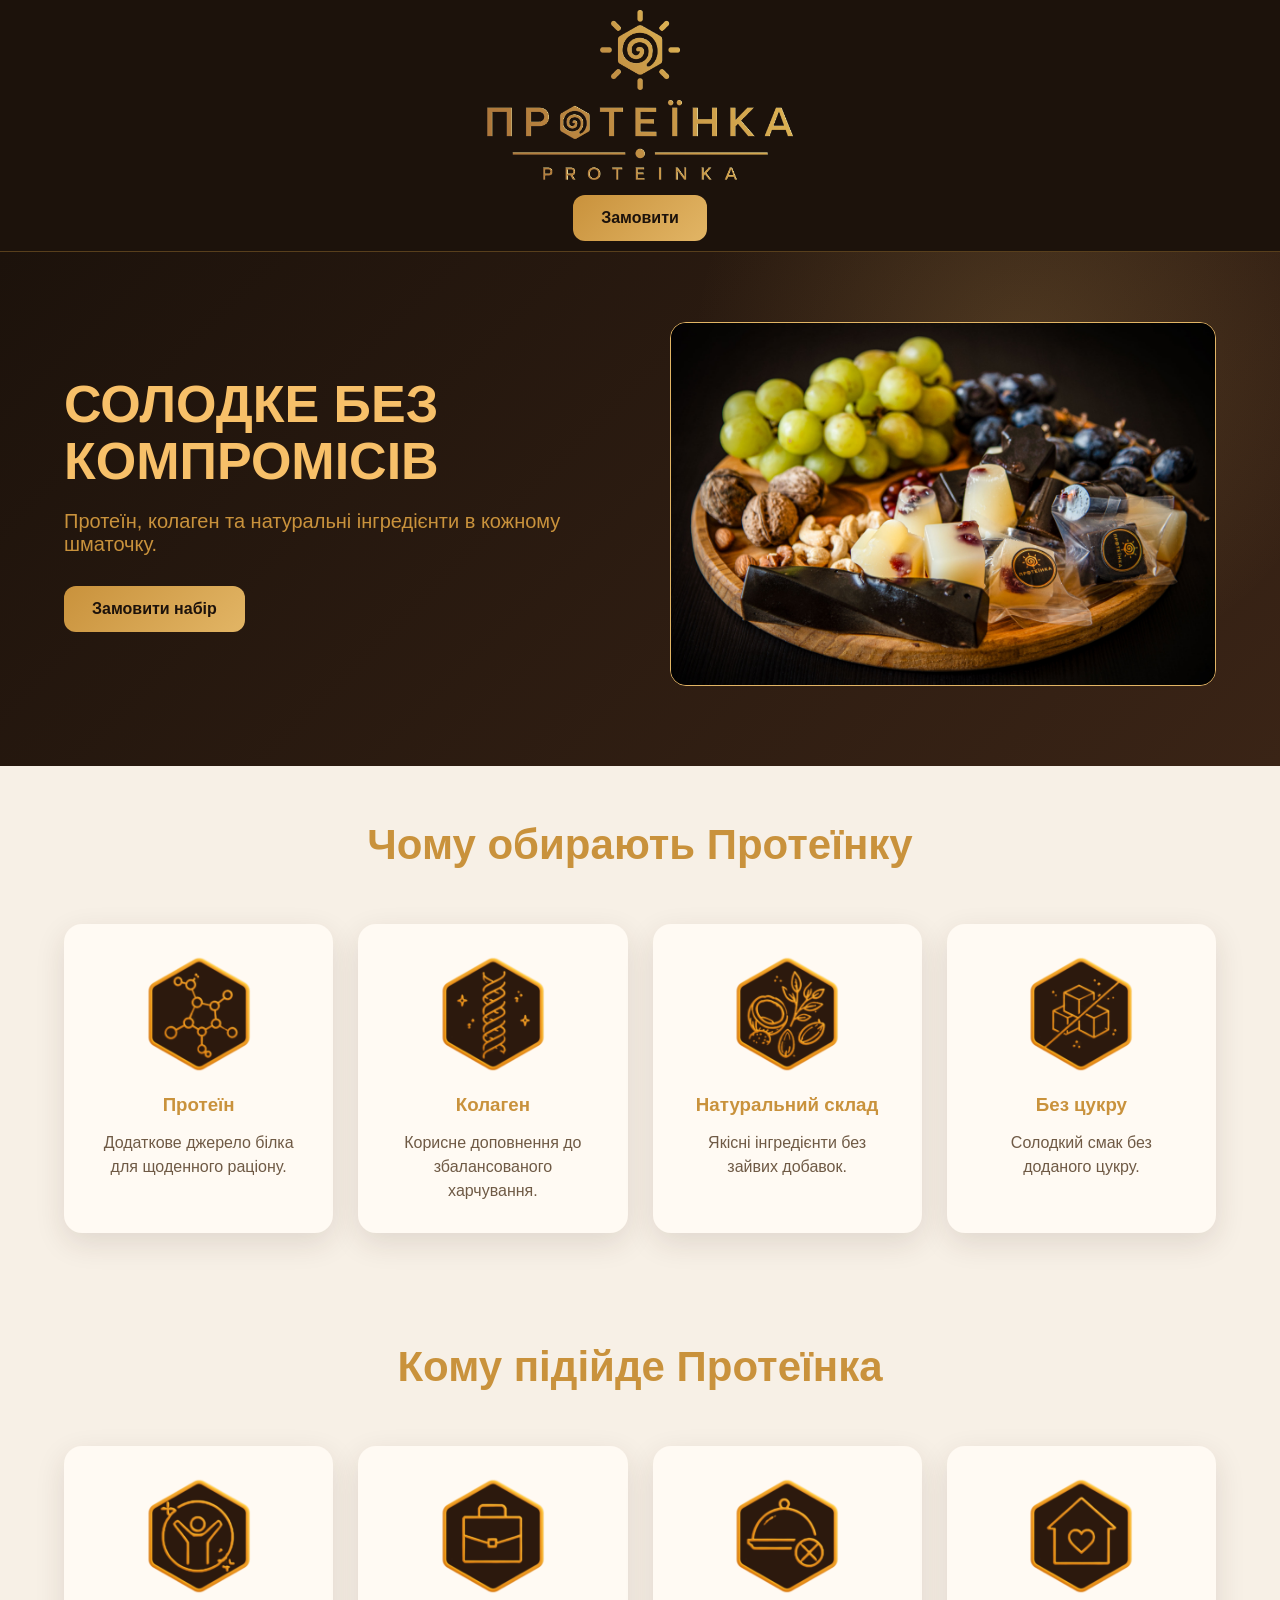
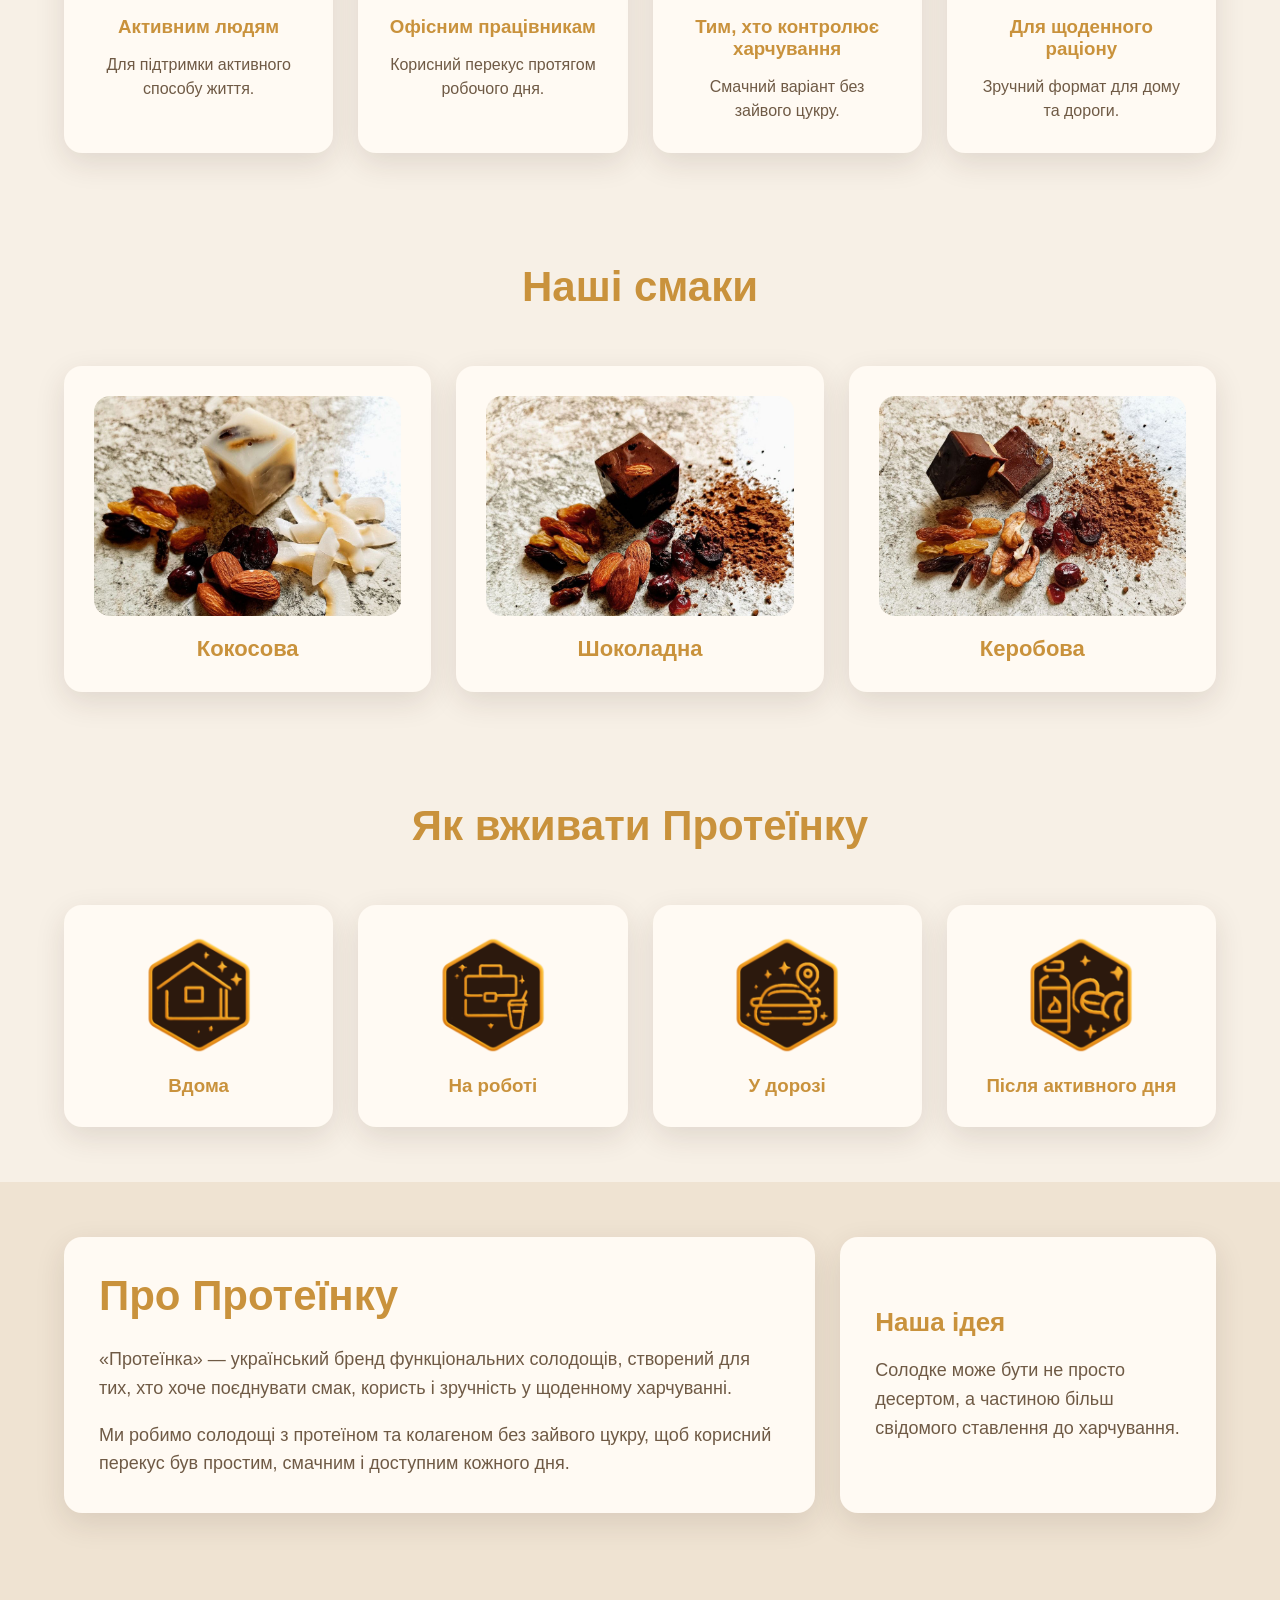
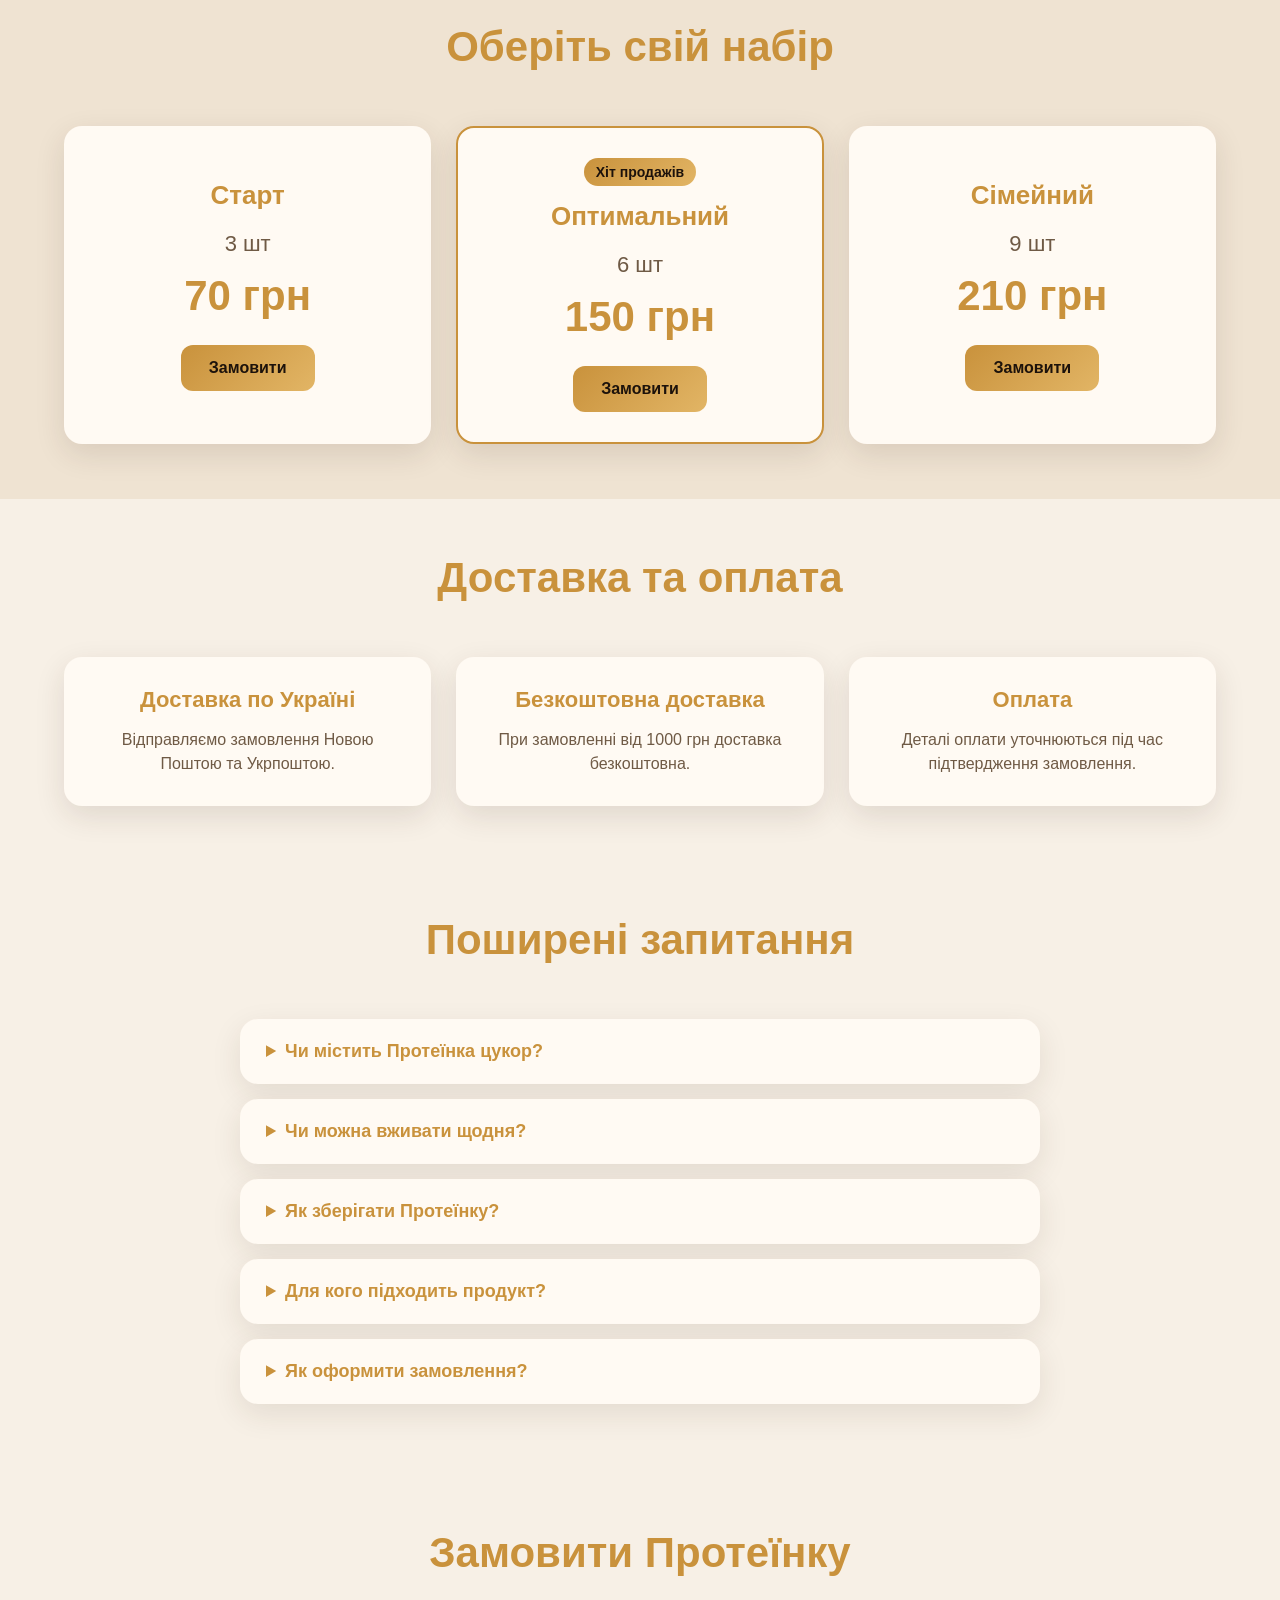
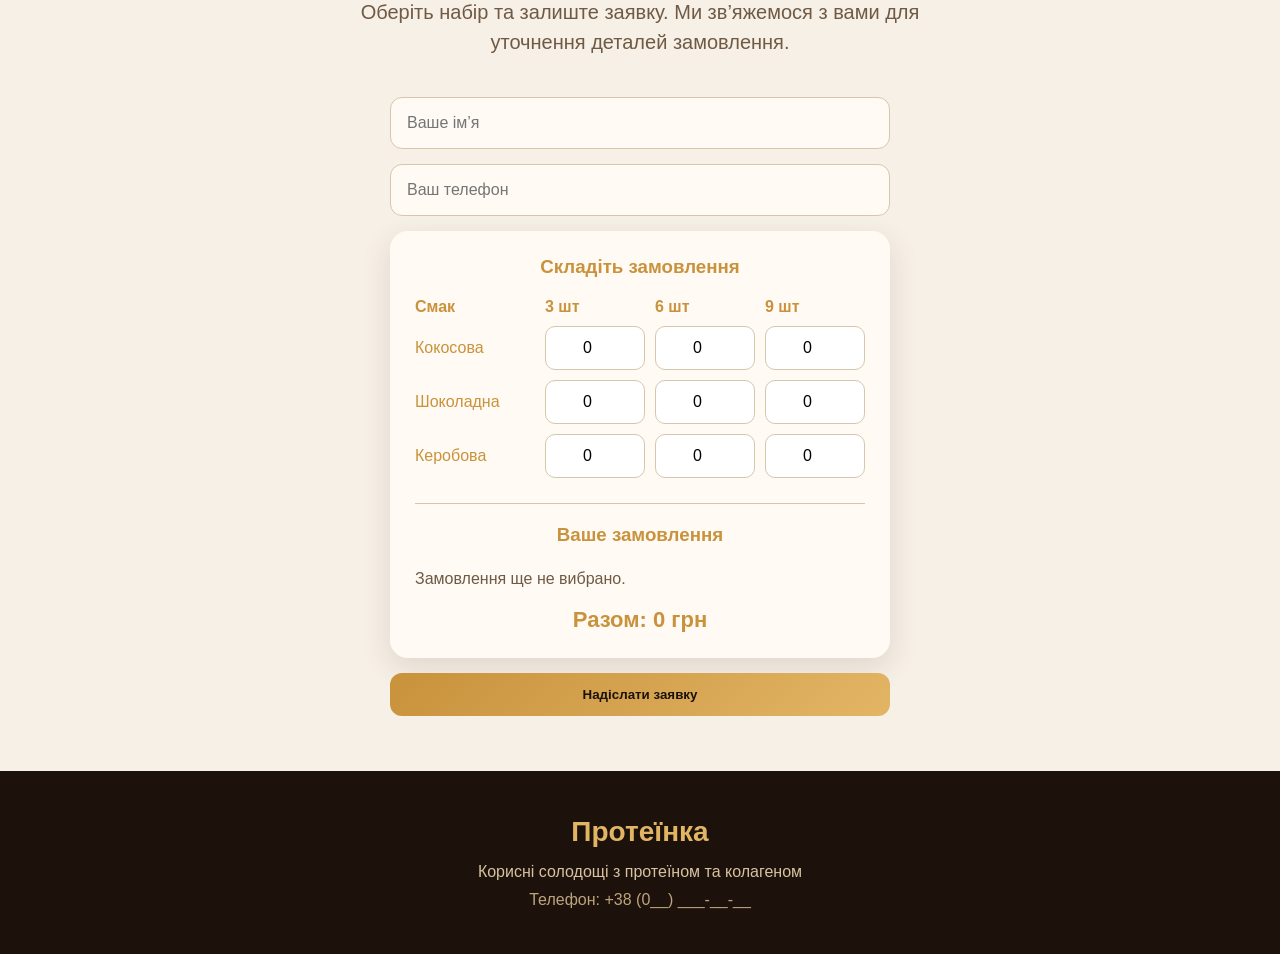
==== index.html @ 48357044 "Update" ====
<!DOCTYPE html>
<html lang="uk">
<head>
    <meta charset="UTF-8">
    <meta name="viewport" content="width=device-width, initial-scale=1.0">
    <title>Протеїнка</title>
    <link rel="stylesheet" href="css/style.css">
</head>
<body>

<header class="header">
    <div class="container header-inner">
        <a href="#" class="logo">
            <div class="logo-wrap">
                <img src="images/logo_sun.svg" class="logo-sun" alt="">
                <img src="images/logo_text.svg" class="logo-text" alt="Протеїнка">
            </div>
        </a>

        <a href="#order" class="btn">
            Замовити
        </a>
    </div>
</header>

<main>

<section class="hero">
    <div class="container hero-content">

        <div class="hero-text">
            <h1>СОЛОДКЕ БЕЗ КОМПРОМІСІВ</h1>

            <p>
                Протеїн, колаген та натуральні інгредієнти в кожному шматочку.
            </p>

            <a href="#order" class="btn hero-btn">
                Замовити набір
            </a>
        </div>

        <div class="hero-image">
            <div class="image-box image-box-main">
                <img src="images/product-main.jpg" alt="Набір Протеїнка">
                <span>Фото набору</span>
            </div>
        </div>

    </div>
</section>

<section class="benefits">
    <div class="container">

        <h2>Чому обирають Протеїнку</h2>

        <div class="benefits-grid">

            <div class="benefit-card">
                <img src=images/ico/protein.png>
                <h3>Протеїн</h3>
                <p>Додаткове джерело білка для щоденного раціону.</p>
            </div>

            <div class="benefit-card">
                <img src=images/ico/kolagen.png>
                <h3>Колаген</h3>
                <p>Корисне доповнення до збалансованого харчування.</p>
            </div>

            <div class="benefit-card">
                <img src=images/ico/nature.png>
                <h3>Натуральний склад</h3>
                <p>Якісні інгредієнти без зайвих добавок.</p>
            </div>

            <div class="benefit-card">
                <img src=images/ico/nosugar.png>
                <h3>Без цукру</h3>
                <p>Солодкий смак без доданого цукру.</p>
            </div>

        </div>

    </div>
</section>

<section class="audience">
    <div class="container">

        <h2>Кому підійде Протеїнка</h2>

        <div class="audience-grid">

            <div class="audience-card">
                <img src=images/ico/people.png>
                <h3>Активним людям</h3>
                <p>Для підтримки активного способу життя.</p>
            </div>

            <div class="audience-card">
                <img src=images/ico/ofice.png>
                <h3>Офісним працівникам</h3>
                <p>Корисний перекус протягом робочого дня.</p>
            </div>

            <div class="audience-card">
                <img src=images/ico/diet.png>
                <h3>Тим, хто контролює харчування</h3>
                <p>Смачний варіант без зайвого цукру.</p>
            </div>

            <div class="audience-card">
                <img src=images/ico/every_day.png>
                <h3>Для щоденного раціону</h3>
                <p>Зручний формат для дому та дороги.</p>
            </div>

        </div>

    </div>
</section>

<section class="flavors">
    <div class="container">

        <h2>Наші смаки</h2>

        <div class="flavors-grid">

            <div class="flavor-card">
                <div class="image-box flavor-image">
                    <img src="images/flavor-1.jpg" alt="Смак №1">
                    <span>Фото смаку</span>
                </div>
                <h3>Кокосова</h3>
            </div>

            <div class="flavor-card">
                <div class="image-box flavor-image">
                    <img src="images/flavor-2.jpg" alt="Смак №2">
                    <span>Фото смаку</span>
                </div>
                <h3>Шоколадна</h3>
            </div>

            <div class="flavor-card">
                <div class="image-box flavor-image">
                    <img src="images/flavor-3.jpg" alt="Смак №3">
                    <span>Фото смаку</span>
                </div>
                <h3>Керобова</h3>
            </div>

        </div>

    </div>
</section>

<section class="usage">
    <div class="container">

        <h2>Як вживати Протеїнку</h2>

        <div class="usage-grid">

            <div class="usage-card">
                <img src=images/ico/house.png>
                
                <h3>Вдома</h3>
            </div>

            <div class="usage-card">
                <img src=images/ico/work.png>
                
                <h3>На роботі</h3>
            </div>

            <div class="usage-card">
                <img src=images/ico/road.png>
                
                <h3>У дорозі</h3>
            </div>

            <div class="usage-card">
                <img src=images/ico/activ.png>
                
                <h3>Після активного дня</h3>
            </div>

        </div>

    </div>
</section>

<section class="about">
    <div class="container about-content">

        <div class="about-text">
            <h2>Про Протеїнку</h2>

            <p>
                «Протеїнка» — український бренд функціональних солодощів, створений для тих,
                хто хоче поєднувати смак, користь і зручність у щоденному харчуванні.
            </p>

            <p>
                Ми робимо солодощі з протеїном та колагеном без зайвого цукру, щоб корисний
                перекус був простим, смачним і доступним кожного дня.
            </p>
        </div>

        <div class="about-card">
            <h3>Наша ідея</h3>

            <p>
                Солодке може бути не просто десертом, а частиною більш свідомого ставлення
                до харчування.
            </p>
        </div>

    </div>
</section>

<section class="packs">
    <div class="container">

        <h2>Оберіть свій набір</h2>

        <div class="packs-grid">

            <div class="pack-card">
                <h3>Старт</h3>
                <div class="count">3 шт</div>
                <div class="price">70 грн</div>
                <a href="#order" class="btn">Замовити</a>
            </div>

            <div class="pack-card popular">
                <div class="badge">Хіт продажів</div>
                <h3>Оптимальний</h3>
                <div class="count">6 шт</div>
                <div class="price">150 грн</div>
                <a href="#order" class="btn">Замовити</a>
            </div>

            <div class="pack-card">
                <h3>Сімейний</h3>
                <div class="count">9 шт</div>
                <div class="price">210 грн</div>
                <a href="#order" class="btn">Замовити</a>
            </div>

        </div>

    </div>
</section>

<section class="delivery">
    <div class="container">

        <h2>Доставка та оплата</h2>

        <div class="delivery-grid">

            <div class="delivery-card">
                <h3>Доставка по Україні</h3>
                <p>Відправляємо замовлення Новою Поштою та Укрпоштою.</p>
            </div>

            <div class="delivery-card">
                <h3>Безкоштовна доставка</h3>
                <p>При замовленні від 1000 грн доставка безкоштовна.</p>
            </div>

            <div class="delivery-card">
                <h3>Оплата</h3>
                <p>Деталі оплати уточнюються під час підтвердження замовлення.</p>
            </div>

        </div>

    </div>
</section>

<section class="faq">
    <div class="container">

        <h2>Поширені запитання</h2>

        <div class="faq-list">

            <details class="faq-item">
                <summary>Чи містить Протеїнка цукор?</summary>
                <p>Продукт створений як корисна альтернатива звичайним солодощам без зайвого цукру.</p>
            </details>

            <details class="faq-item">
                <summary>Чи можна вживати щодня?</summary>
                <p>Так, Протеїнка підходить для щоденного перекусу як частина збалансованого харчування.</p>
            </details>

            <details class="faq-item">
                <summary>Як зберігати Протеїнку?</summary>
                <p>Зберігайте у сухому прохолодному місці, подалі від прямих сонячних променів.</p>
            </details>

            <details class="faq-item">
                <summary>Для кого підходить продукт?</summary>
                <p>Для активних людей, офісних працівників та всіх, хто шукає смачний і корисний перекус.</p>
            </details>

            <details class="faq-item">
                <summary>Як оформити замовлення?</summary>
                <p>Оберіть набір у формі нижче, залиште ім’я та телефон — ми зв’яжемося з вами для уточнення деталей.</p>
            </details>

        </div>

    </div>
</section>

<section class="order" id="order">
    <div class="container">

        <h2>Замовити Протеїнку</h2>

        <p class="order-text">
            Оберіть набір та залиште заявку. Ми зв’яжемося з вами для уточнення деталей замовлення.
        </p>

        <form class="order-form">
            <input type="text" name="name" placeholder="Ваше ім’я" required>
            <input type="tel" name="phone" placeholder="Ваш телефон" required>

            <div class="order-constructor">

                <h3>Складіть замовлення</h3>

                <div class="constructor-table">

                     <div class="constructor-row constructor-head">
                        <div>Смак</div>
                        <div>3 шт</div>
                        <div>6 шт</div>
                        <div>9 шт</div>
                    </div>

                    <div class="constructor-row">
                        <div>Кокосова</div>
                        <input type="number" min="0" value="0" data-flavor="Flavor 1" data-pack="Pack 3" data-price="70">
                        <input type="number" min="0" value="0" data-flavor="Flavor 1" data-pack="Pack 6" data-price="150">
                        <input type="number" min="0" value="0" data-flavor="Flavor 1" data-pack="Pack 9" data-price="210">
                    </div>

                    <div class="constructor-row">
                        <div>Шоколадна</div>
                        <input type="number" min="0" value="0" data-flavor="Flavor 2" data-pack="Pack 3" data-price="70">
                        <input type="number" min="0" value="0" data-flavor="Flavor 2" data-pack="Pack 6" data-price="150">
                        <input type="number" min="0" value="0" data-flavor="Flavor 2" data-pack="Pack 9" data-price="210">
                    </div>

                    <div class="constructor-row">
                        <div>Керобова</div>
                        <input type="number" min="0" value="0" data-flavor="Flavor 3" data-pack="Pack 3" data-price="70">
                        <input type="number" min="0" value="0" data-flavor="Flavor 3" data-pack="Pack 6" data-price="150">
                        <input type="number" min="0" value="0" data-flavor="Flavor 3" data-pack="Pack 9" data-price="210">
                    </div>

                </div>

                <div class="order-summary">
            <h3>Ваше замовлення</h3>
        <div class="summary-list">Замовлення ще не вибрано.</div>
        <div class="summary-total">Разом: 0 грн</div>
    </div>

</div>

            <button type="submit" class="btn">
                Надіслати заявку
            </button>
        </form>

    </div>
</section>



</main>

<footer class="footer">
    <div class="container">

        <div class="footer-logo">
            Протеїнка
        </div>

        <div class="footer-text">
            Корисні солодощі з протеїном та колагеном
        </div>

        <div class="footer-contacts">
            Телефон: +38 (0__) ___-__-__
        </div>

    </div>
</footer>

<script src="js/main.js"></script>

</body>
</html>
---- css/style.css ----
*{
    margin:0;
    padding:0;
    box-sizing:border-box;
}

:root{
    --dark:#1c120b;
    --brown:#3a2416;
    --brown-light:#5a3923;
    --gold:#c9923c;
    --gold-light:#e2b565;
    --cream:#f7f0e6;
    --cream-dark:#efe3d2;
    --card:#fffaf3;
    --text:#c9923c;
    --muted:#6f5a45;
}

html{
    scroll-behavior:smooth;
}

body{
    font-family:Arial,sans-serif;
    color:var(--text);
    background:var(--cream);
}

.container{
    width:90%;
    max-width:1200px;
    margin:auto;
}

.header{
    position:sticky;
    top:0;
    z-index:1000;
    background:var(--dark);
    padding:10px 0;
    border-bottom:1px solid rgba(201,146,60,0.35);
}

.header-inner{
    display:flex;
    flex-direction:column;
    align-items:center;
    gap:15px;
}

.logo{
    display:block;
}

.logo img{
    height:80px;
    width:auto;
    display:block;
}

.logo-wrap{
    display:flex;
    flex-direction:column;
    align-items:center;
    gap:10px;
}

.logo-sun{
    width:120px;
    animation:sun-spin 60s linear infinite;
}

.logo-text{
    width:350px;
    height:auto;
}

@keyframes sun-spin{
    from{transform:rotate(0deg);}
    to{transform:rotate(360deg);}
}

.btn{
    display:inline-block;
    background:linear-gradient(135deg,var(--gold),var(--gold-light));
    color:var(--dark);
    text-decoration:none;
    padding:14px 28px;
    border-radius:12px;
    font-weight:700;
    transition:0.3s;
}

.btn:hover{
    transform:translateY(-2px);
    box-shadow:0 8px 22px rgba(201,146,60,0.28);
}

.hero{
    padding:70px 0 80px;
    background:
        radial-gradient(circle at 80% 20%, rgba(226,181,101,0.18), transparent 30%),
        linear-gradient(135deg,var(--dark),var(--brown));
    color:white;
}

.hero-content{
    display:flex;
    gap:60px;
    align-items:center;
}

.hero-text{
    flex:1;
    color:#f7c069;
}

.hero-text h1{
    font-size:52px;
    line-height:1.1;
    margin-bottom:20px;
}

.hero-text p{
    font-size:20px;
    margin-bottom:30px;
    color:#c9923c;
}

.hero-image{
    flex:1;
}

.image-box{
    position:relative;
    overflow:hidden;
    background:#eadcc8;
    border-radius:16px;
    display:flex;
    align-items:center;
    justify-content:center;
    color:var(--muted);
}

.image-box img{
    width:100%;
    height:100%;
    display:block;
    object-fit:cover;
}

.image-box img[src] + span{
    display:none;
}

.image-box img:not([src]) + span{
    display:block;
}

.image-box-main{
    aspect-ratio:3/2;
    background:rgba(255,255,255,0.06);
    border:1px solid rgba(226,181,101,1);
    color:var(--gold-light);
}

.benefits,
.audience,
.flavors,
.usage,
.about,
.packs,
.delivery,
.faq,
.order{
    padding:55px 0;
}

.benefits,
.audience,
.flavors,
.usage,
.delivery,
.faq,
.order{
    background:var(--cream);
}

.about,
.packs{
    background:var(--cream-dark);
}

.benefits h2,
.audience h2,
.flavors h2,
.usage h2,
.packs h2,
.delivery h2,
.faq h2,
.order h2{
    text-align:center;
    font-size:42px;
    margin-bottom:55px;
    color:var(--text);
}

.benefits-grid,
.audience-grid,
.usage-grid{
    display:grid;
    grid-template-columns:repeat(4,1fr);
    gap:25px;
}

.flavors-grid,
.packs-grid,
.delivery-grid{
    display:grid;
    grid-template-columns:repeat(3,1fr);
    gap:25px;
}

.benefit-card,
.audience-card,
.flavor-card,
.usage-card,
.pack-card,
.delivery-card{
    background:var(--card);
    border-radius:18px;
    text-align:center;
    box-shadow:0 10px 30px rgba(58,36,22,0.12);
    transition:0.3s;
}

.benefit-card:hover,
.audience-card:hover,
.flavor-card:hover,
.usage-card:hover,
.pack-card:hover,
.delivery-card:hover{
    transform:translateY(-5px);
    box-shadow:0 16px 36px rgba(58,36,22,0.16);
}

.benefit-card,
.audience-card,
.flavor-card,
.usage-card,
.delivery-card{
    padding:30px;
}

.icon{
    font-size:48px;
    margin-bottom:20px;
}

.benefit-card h3,
.audience-card h3{
    margin-bottom:15px;
}

.benefit-card p,
.audience-card p,
.delivery-card p{
    color:var(--muted);
    line-height:1.5;
}

.benefit-card img,
.audience-card img,
.usage-card img{
    width:70%;
    max-width:120px;
    height:auto;
    display:block;
    margin:0 auto 20px;
}

.flavor-image{
    height:220px;
    margin-bottom:20px;
}

.flavor-card h3{
    font-size:22px;
}

.usage-number{
    width:60px;
    height:60px;
    margin:0 auto 20px;
    border-radius:50%;
    background:linear-gradient(135deg,var(--gold),var(--gold-light));
    display:flex;
    align-items:center;
    justify-content:center;
    font-size:24px;
    font-weight:bold;
    color:var(--dark);
}

.about-content{
    display:grid;
    grid-template-columns:2fr 1fr;
    gap:25px;
    align-items:stretch;
}

.about-text,
.about-card{
    background:var(--card);
    border-radius:18px;
    padding:35px;
    box-shadow:0 10px 30px rgba(58,36,22,0.12);
}

.about-text h2{
    font-size:42px;
    margin-bottom:25px;
}

.about-text p,
.about-card p{
    color:var(--muted);
    line-height:1.6;
    font-size:18px;
}

.about-text p + p{
    margin-top:18px;
}

.about-card{
    display:flex;
    flex-direction:column;
    justify-content:center;
}

.about-card h3{
    font-size:26px;
    margin-bottom:18px;
}

.pack-card{
    min-height:280px;
    padding:30px;
    display:flex;
    flex-direction:column;
    justify-content:center;
    align-items:center;
}

.pack-card h3{
    font-size:26px;
    margin-bottom:20px;
}

.count{
    font-size:22px;
    margin-bottom:15px;
    color:var(--muted);
}

.price{
    font-size:42px;
    font-weight:bold;
    margin-bottom:25px;
}

.popular{
    border:2px solid var(--gold);
}

.badge{
    background:linear-gradient(135deg,var(--gold),var(--gold-light));
    color:var(--dark);
    padding:6px 12px;
    border-radius:20px;
    font-size:14px;
    font-weight:700;
    margin-bottom:15px;
}

.delivery-card h3{
    font-size:22px;
    margin-bottom:15px;
}

.faq-list{
    max-width:800px;
    margin:auto;
}

.faq-item{
    background:var(--card);
    border-radius:18px;
    margin-bottom:15px;
    box-shadow:0 10px 30px rgba(58,36,22,0.10);
    overflow:hidden;
}

.faq-item summary{
    padding:22px 26px;
    cursor:pointer;
    font-weight:700;
    font-size:18px;
}

.faq-item p{
    padding:0 26px 22px;
    color:var(--muted);
    line-height:1.6;
}

.faq-item[open] summary{
    color:var(--gold);
}

.order h2{
    margin-bottom:20px;
}

.order-text{
    max-width:600px;
    margin:0 auto 40px;
    text-align:center;
    font-size:20px;
    color:var(--muted);
    line-height:1.5;
}

.order-form{
    max-width:500px;
    margin:auto;
    display:flex;
    flex-direction:column;
    gap:15px;
}

.order-form > input,
.order-form > select{
    width:100%;
    padding:16px;
    border:1px solid #d7c6ae;
    border-radius:12px;
    background:var(--card);
    font-size:16px;
    color:var(--text);
}

.order-form > input:focus,
.order-form > select:focus{
    outline:none;
    border-color:var(--gold);
    box-shadow:0 0 0 3px rgba(201,146,60,0.18);
}

.order-form button{
    border:none;
    cursor:pointer;
}

.footer{
    background:var(--dark);
    color:white;
    padding:45px 0;
    text-align:center;
}

.footer-logo{
    font-size:28px;
    font-weight:bold;
    margin-bottom:15px;
    color:var(--gold-light);
}

.footer-text{
    color:#d8c2a0;
    margin-bottom:10px;
}

.footer-contacts{
    color:#bda47e;
}

.order-constructor{
    background:var(--card);
    border-radius:18px;
    padding:25px;
    box-shadow:0 10px 30px rgba(58,36,22,0.12);
}

.order-constructor h3{
    margin-bottom:20px;
    text-align:center;
}

.constructor-table{
    display:flex;
    flex-direction:column;
    gap:10px;
    margin-bottom:25px;
}

.constructor-row{
    display:grid;
    grid-template-columns:1.2fr 1fr 1fr 1fr;
    gap:10px;
    align-items:center;
}

.constructor-head{
    font-weight:700;
    color:var(--text);
}

.constructor-row input{
    width:100%;
    padding:12px;
    border:1px solid #d7c6ae;
    border-radius:10px;
    background:white;
    text-align:center;
    font-size:16px;
}

.order-summary{
    border-top:1px solid #d7c6ae;
    padding-top:20px;
}

.summary-list{
    color:var(--muted);
    line-height:1.6;
    margin-bottom:15px;
}

.summary-total{
    font-size:22px;
    font-weight:700;
    color:var(--text);
    text-align:center;
}

@media(max-width:768px){

    .header-inner{
        flex-direction:column;
        gap:16px;
    }

    .header .btn{
        width:100%;
        text-align:center;
    }

    .logo{
        width:100%;
    }

    .logo img{
        width:100%;
        max-width:500px;
        height:auto;
    }

    .hero{
        padding:45px 0;
    }

    .hero-content{
        flex-direction:column;
    }

    .hero-text h1{
        font-size:36px;
    }

    .hero-text p{
        font-size:18px;
    }

    .image-box-main{
        aspect-ratio:3/2;
        height:auto;
    }

    .benefits h2,
    .audience h2,
    .flavors h2,
    .usage h2,
    .packs h2,
    .delivery h2,
    .faq h2,
    .order h2{
        font-size:34px;
        margin-bottom:40px;
    }

    .benefits-grid,
    .audience-grid,
    .flavors-grid,
    .usage-grid,
    .packs-grid,
    .delivery-grid{
        grid-template-columns:1fr;
    }

    .benefit-card img,
    .audience-card img,
    .usage-card img{
        width:30%;
        max-width:100px;
        height:auto;
    }

    .about-content{
        grid-template-columns:1fr;
    }

    .about-text h2{
        font-size:34px;
    }

    .order-constructor{
        padding:18px;
    }

    .constructor-table{
        gap:8px;
    }

    .constructor-row{
        grid-template-columns:1.15fr 0.85fr 0.85fr 0.85fr;
        gap:6px;
        align-items:center;
    }

    .constructor-head{
        display:grid;
        font-size:14px;
    }

    .constructor-row > div{
        font-size:14px;
        font-weight:700;
    }

    .constructor-row input{
        padding:10px 6px;
        font-size:15px;
        border-radius:10px;
        text-align:center;
    }

}
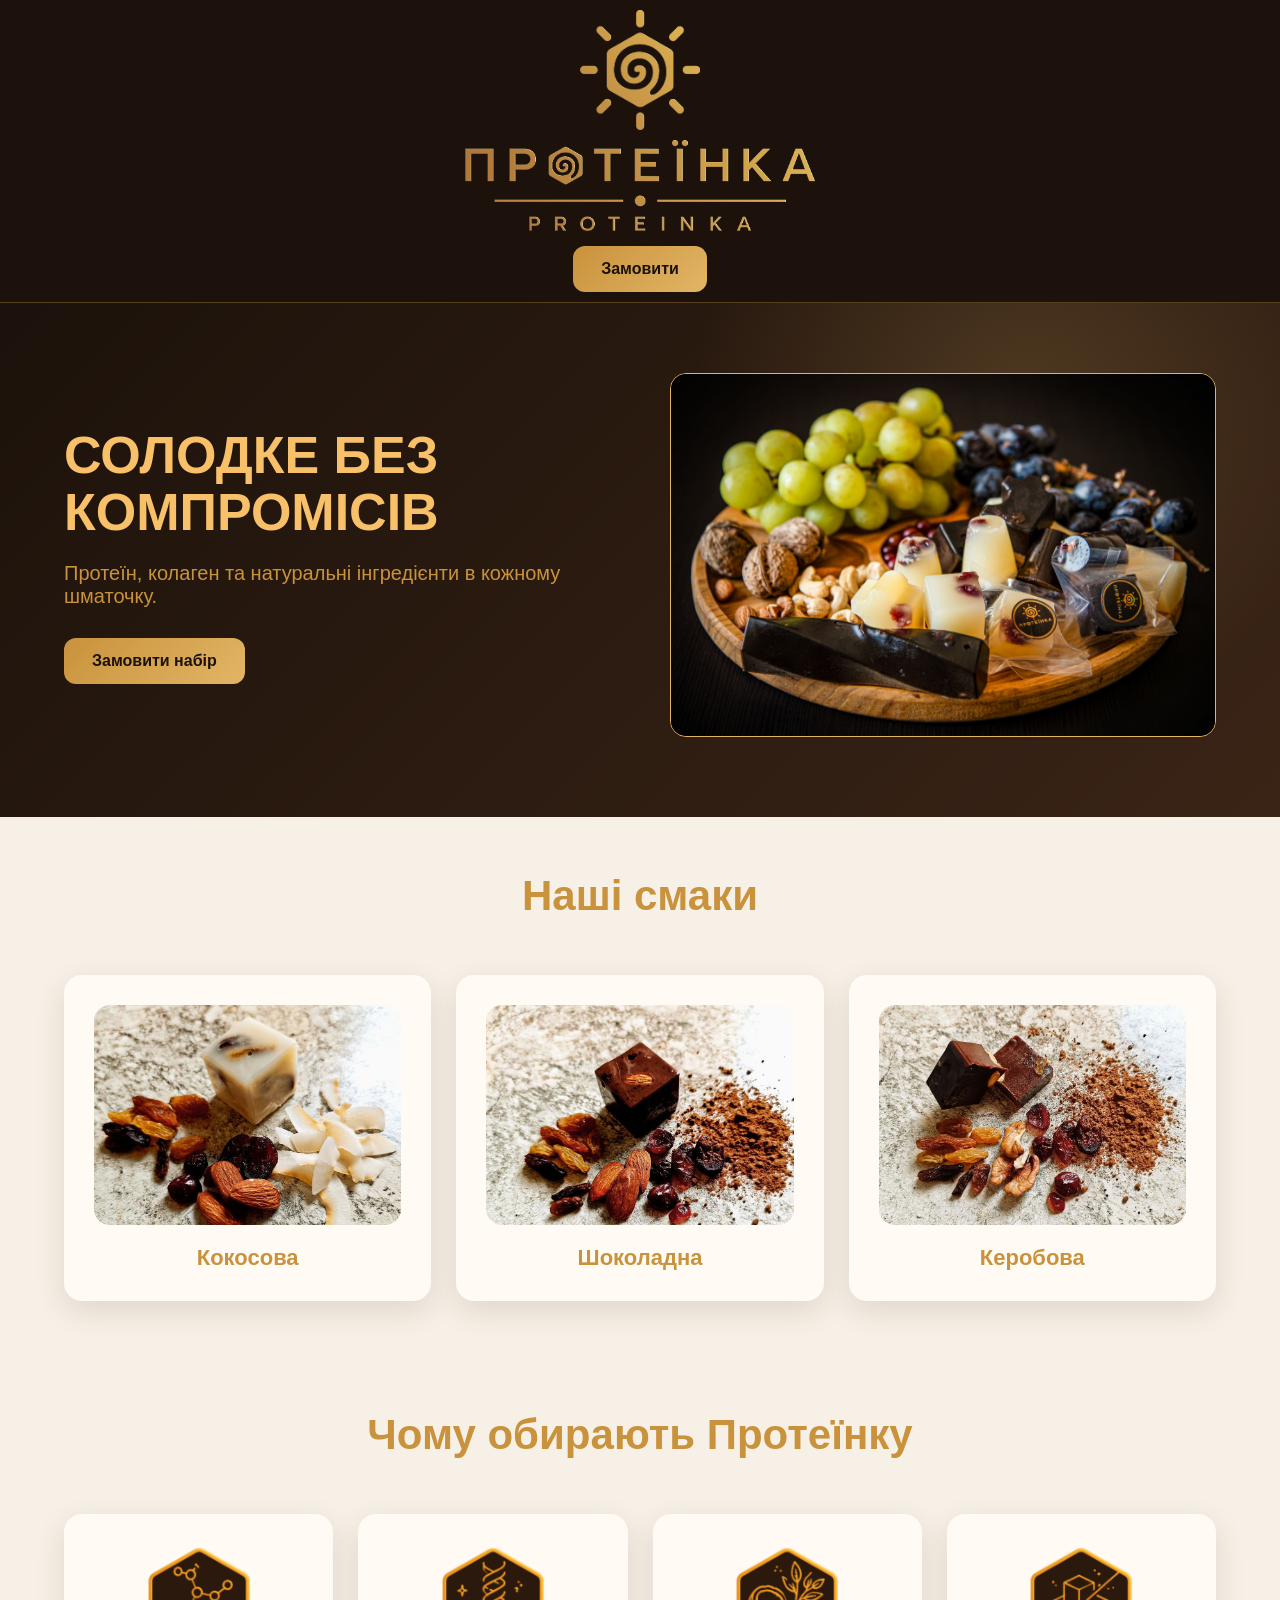
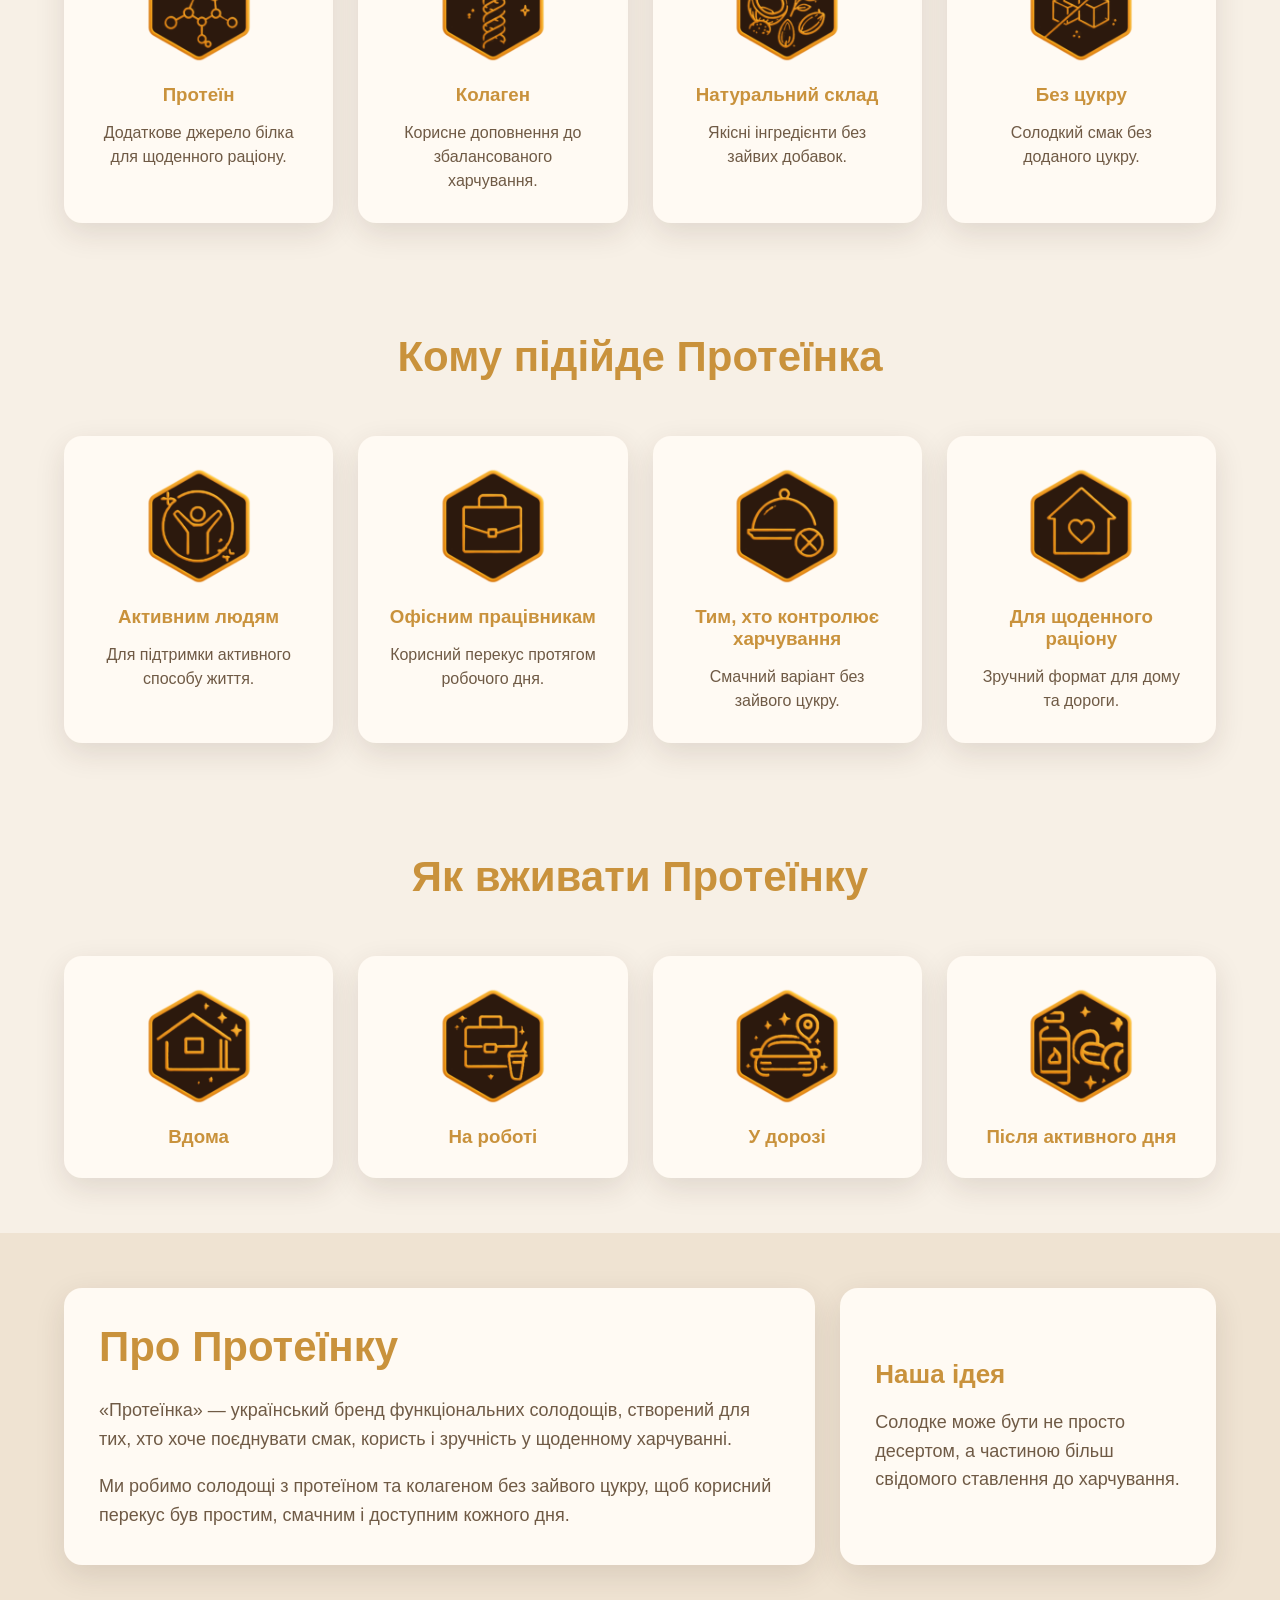
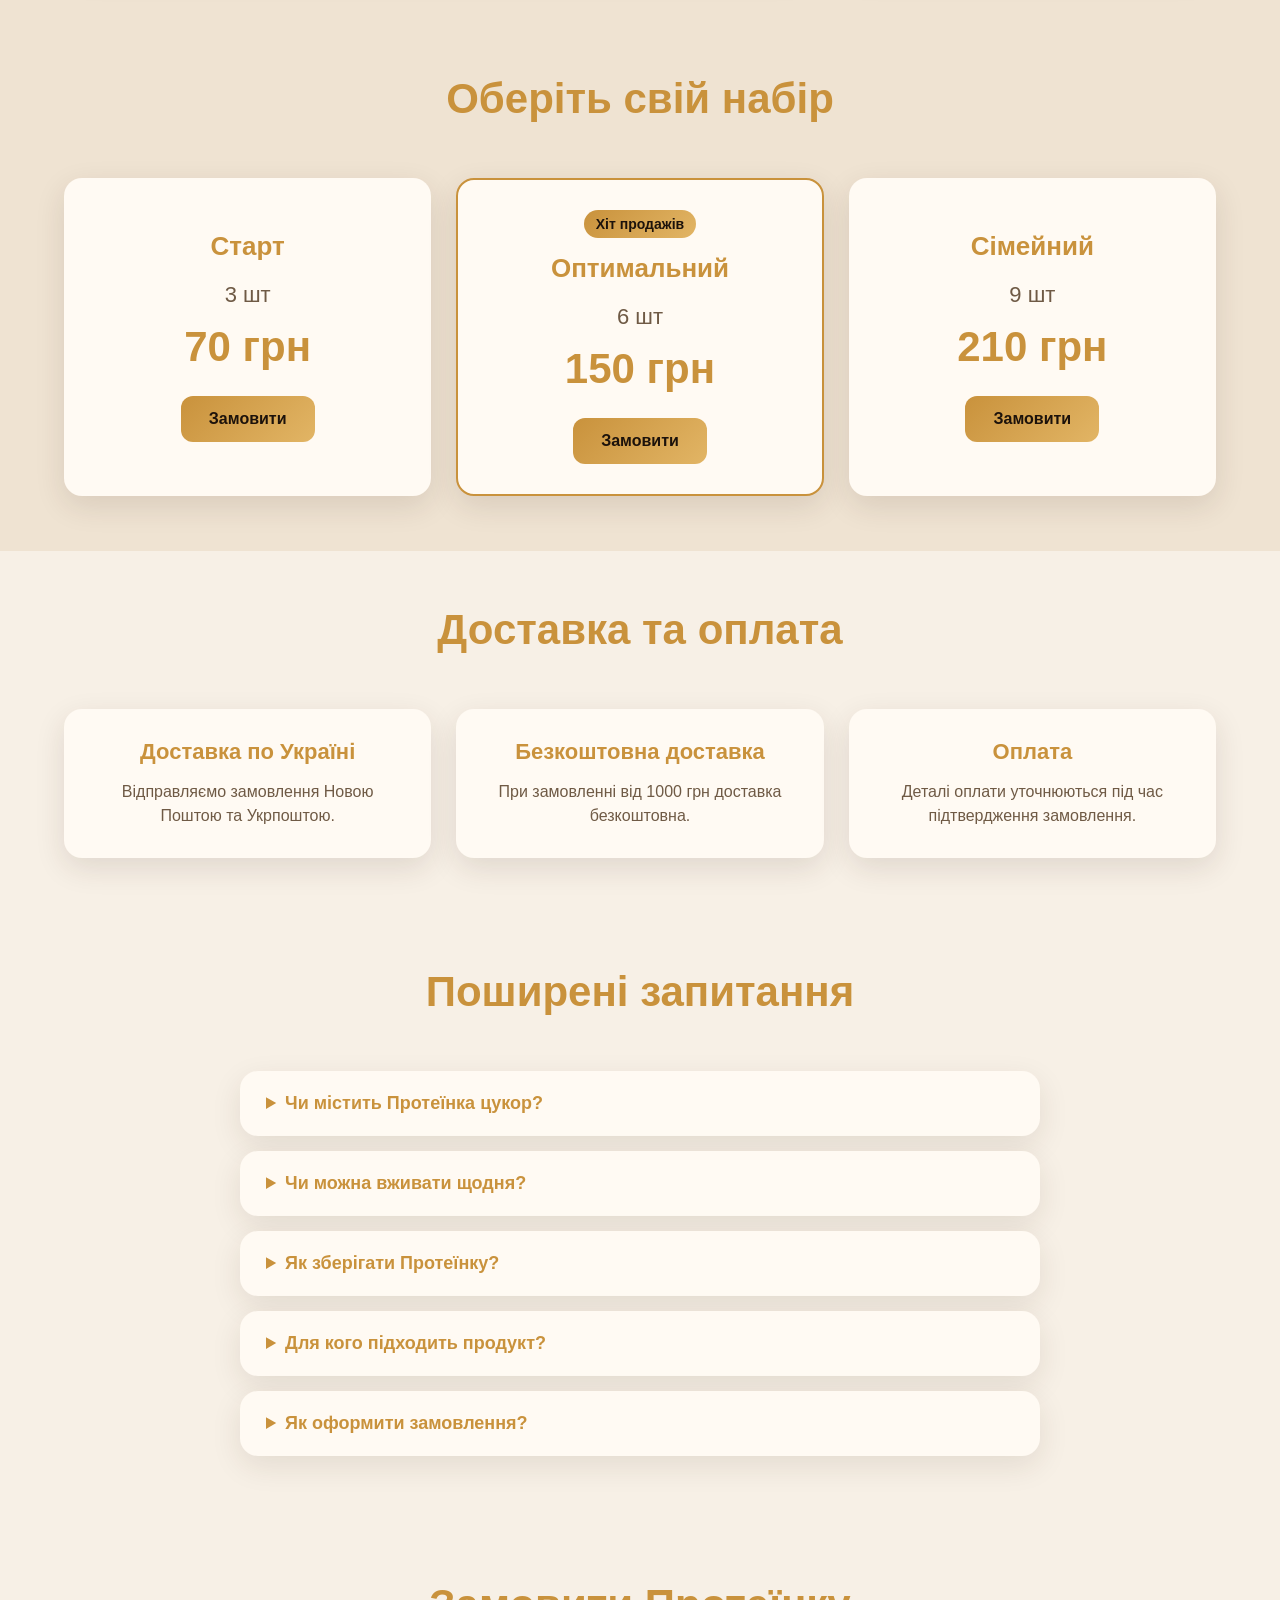
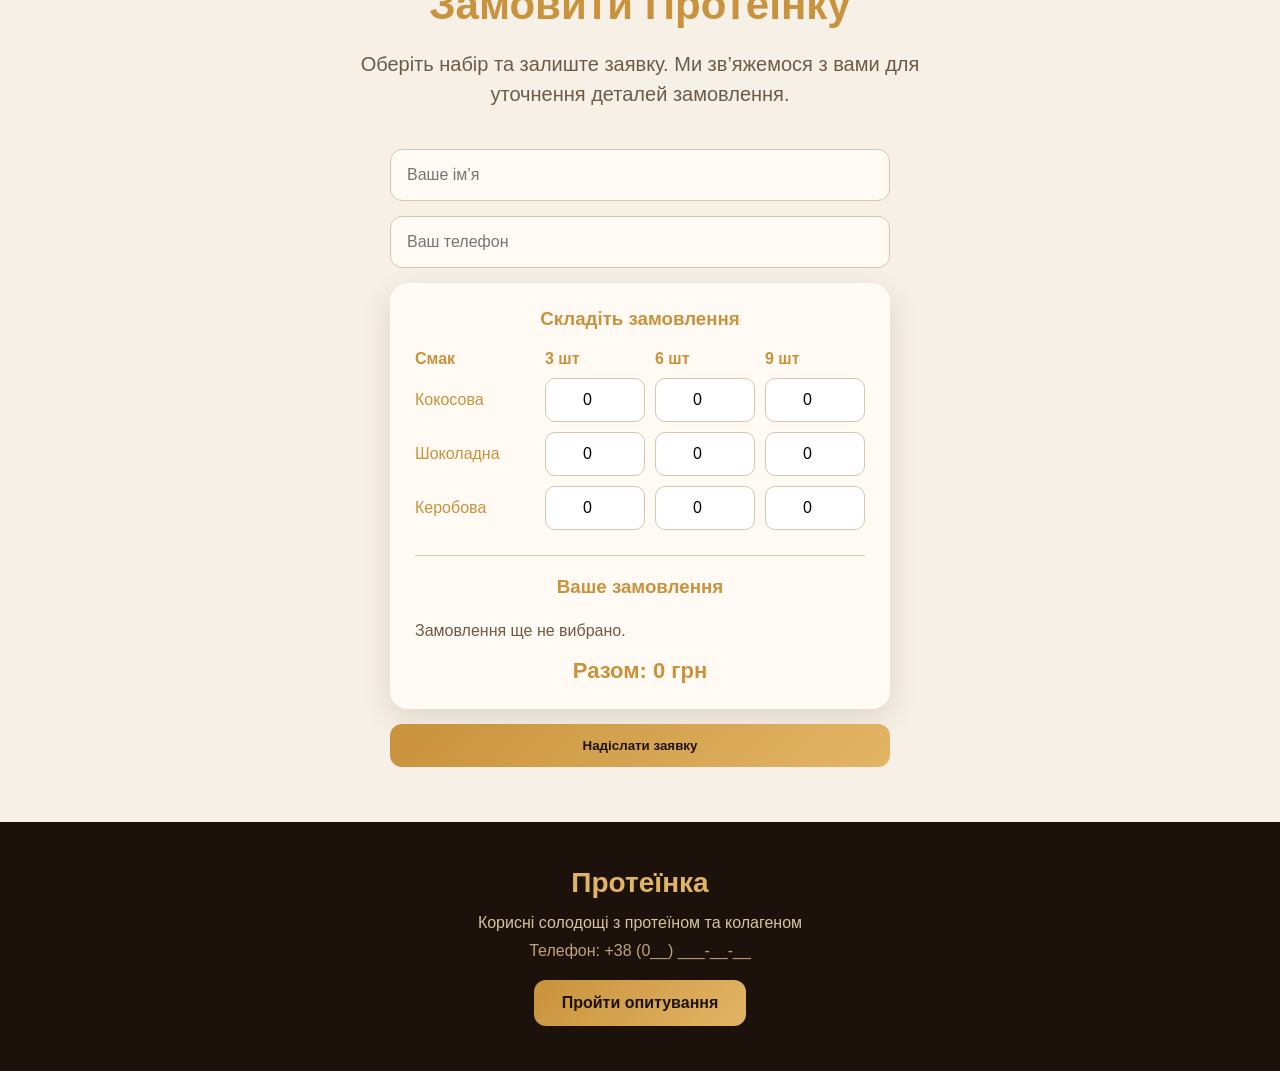
==== commit deafd8d1: "Add survey button in footer" ====
--- a/index.html
+++ b/index.html
@@ -50,78 +50,6 @@
     </div>
 </section>
 
-<section class="benefits">
-    <div class="container">
-
-        <h2>Чому обирають Протеїнку</h2>
-
-        <div class="benefits-grid">
-
-            <div class="benefit-card">
-                <img src=images/ico/protein.png>
-                <h3>Протеїн</h3>
-                <p>Додаткове джерело білка для щоденного раціону.</p>
-            </div>
-
-            <div class="benefit-card">
-                <img src=images/ico/kolagen.png>
-                <h3>Колаген</h3>
-                <p>Корисне доповнення до збалансованого харчування.</p>
-            </div>
-
-            <div class="benefit-card">
-                <img src=images/ico/nature.png>
-                <h3>Натуральний склад</h3>
-                <p>Якісні інгредієнти без зайвих добавок.</p>
-            </div>
-
-            <div class="benefit-card">
-                <img src=images/ico/nosugar.png>
-                <h3>Без цукру</h3>
-                <p>Солодкий смак без доданого цукру.</p>
-            </div>
-
-        </div>
-
-    </div>
-</section>
-
-<section class="audience">
-    <div class="container">
-
-        <h2>Кому підійде Протеїнка</h2>
-
-        <div class="audience-grid">
-
-            <div class="audience-card">
-                <img src=images/ico/people.png>
-                <h3>Активним людям</h3>
-                <p>Для підтримки активного способу життя.</p>
-            </div>
-
-            <div class="audience-card">
-                <img src=images/ico/ofice.png>
-                <h3>Офісним працівникам</h3>
-                <p>Корисний перекус протягом робочого дня.</p>
-            </div>
-
-            <div class="audience-card">
-                <img src=images/ico/diet.png>
-                <h3>Тим, хто контролює харчування</h3>
-                <p>Смачний варіант без зайвого цукру.</p>
-            </div>
-
-            <div class="audience-card">
-                <img src=images/ico/every_day.png>
-                <h3>Для щоденного раціону</h3>
-                <p>Зручний формат для дому та дороги.</p>
-            </div>
-
-        </div>
-
-    </div>
-</section>
-
 <section class="flavors">
     <div class="container">
 
@@ -158,6 +86,80 @@
     </div>
 </section>
 
+<section class="benefits">
+    <div class="container">
+
+        <h2>Чому обирають Протеїнку</h2>
+
+        <div class="benefits-grid">
+
+            <div class="benefit-card">
+                <img src=images/ico/protein.png>
+                <h3>Протеїн</h3>
+                <p>Додаткове джерело білка для щоденного раціону.</p>
+            </div>
+
+            <div class="benefit-card">
+                <img src=images/ico/kolagen.png>
+                <h3>Колаген</h3>
+                <p>Корисне доповнення до збалансованого харчування.</p>
+            </div>
+
+            <div class="benefit-card">
+                <img src=images/ico/nature.png>
+                <h3>Натуральний склад</h3>
+                <p>Якісні інгредієнти без зайвих добавок.</p>
+            </div>
+
+            <div class="benefit-card">
+                <img src=images/ico/nosugar.png>
+                <h3>Без цукру</h3>
+                <p>Солодкий смак без доданого цукру.</p>
+            </div>
+
+        </div>
+
+    </div>
+</section>
+
+<section class="audience">
+    <div class="container">
+
+        <h2>Кому підійде Протеїнка</h2>
+
+        <div class="audience-grid">
+
+            <div class="audience-card">
+                <img src=images/ico/people.png>
+                <h3>Активним людям</h3>
+                <p>Для підтримки активного способу життя.</p>
+            </div>
+
+            <div class="audience-card">
+                <img src=images/ico/ofice.png>
+                <h3>Офісним працівникам</h3>
+                <p>Корисний перекус протягом робочого дня.</p>
+            </div>
+
+            <div class="audience-card">
+                <img src=images/ico/diet.png>
+                <h3>Тим, хто контролює харчування</h3>
+                <p>Смачний варіант без зайвого цукру.</p>
+            </div>
+
+            <div class="audience-card">
+                <img src=images/ico/every_day.png>
+                <h3>Для щоденного раціону</h3>
+                <p>Зручний формат для дому та дороги.</p>
+            </div>
+
+        </div>
+
+    </div>
+</section>
+
+
+
 <section class="usage">
     <div class="container">
 
@@ -405,6 +407,12 @@
             Телефон: +38 (0__) ___-__-__
         </div>
 
+        <div class="footer-survey">
+    <a href="survey.html" class="btn">
+        Пройти опитування
+    </a>
+</div>
+
     </div>
 </footer>
 
--- a/css/style.css
+++ b/css/style.css
@@ -51,12 +51,7 @@
 
 .logo{
     display:block;
-}
-
-.logo img{
-    height:80px;
-    width:auto;
-    display:block;
+    text-decoration:none;
 }
 
 .logo-wrap{
@@ -68,12 +63,15 @@
 
 .logo-sun{
     width:120px;
+    height:auto;
+    display:block;
     animation:sun-spin 60s linear infinite;
 }
 
 .logo-text{
     width:350px;
     height:auto;
+    display:block;
 }
 
 @keyframes sun-spin{
@@ -546,6 +544,25 @@
     text-align:center;
 }
 
+.footer-survey{
+    margin-top:20px;
+}
+
+.footer-survey a{
+    color:var(--gold);
+    font-weight:700;
+    text-decoration:none;
+    transition:.3s;
+}
+
+.footer-survey a:hover{
+    opacity:.8;
+}
+
+.footer-survey .btn{
+    color:var(--dark);
+}
+
 @media(max-width:768px){
 
     .header-inner{
@@ -562,7 +579,16 @@
         width:100%;
     }
 
-    .logo img{
+    .logo-wrap{
+        width:100%;
+    }
+
+    .logo-sun{
+        width:80px;
+        height:auto;
+    }
+
+    .logo-text{
         width:100%;
         max-width:500px;
         height:auto;
@@ -574,8 +600,18 @@
 
     .hero-content{
         flex-direction:column;
-    }
-
+        gap:35px;
+    }
+
+    .hero-image{
+        order:1;
+        width:100%;
+    }
+
+    .hero-text{
+        order:2;
+        width:100%;
+    }
     .hero-text h1{
         font-size:36px;
     }
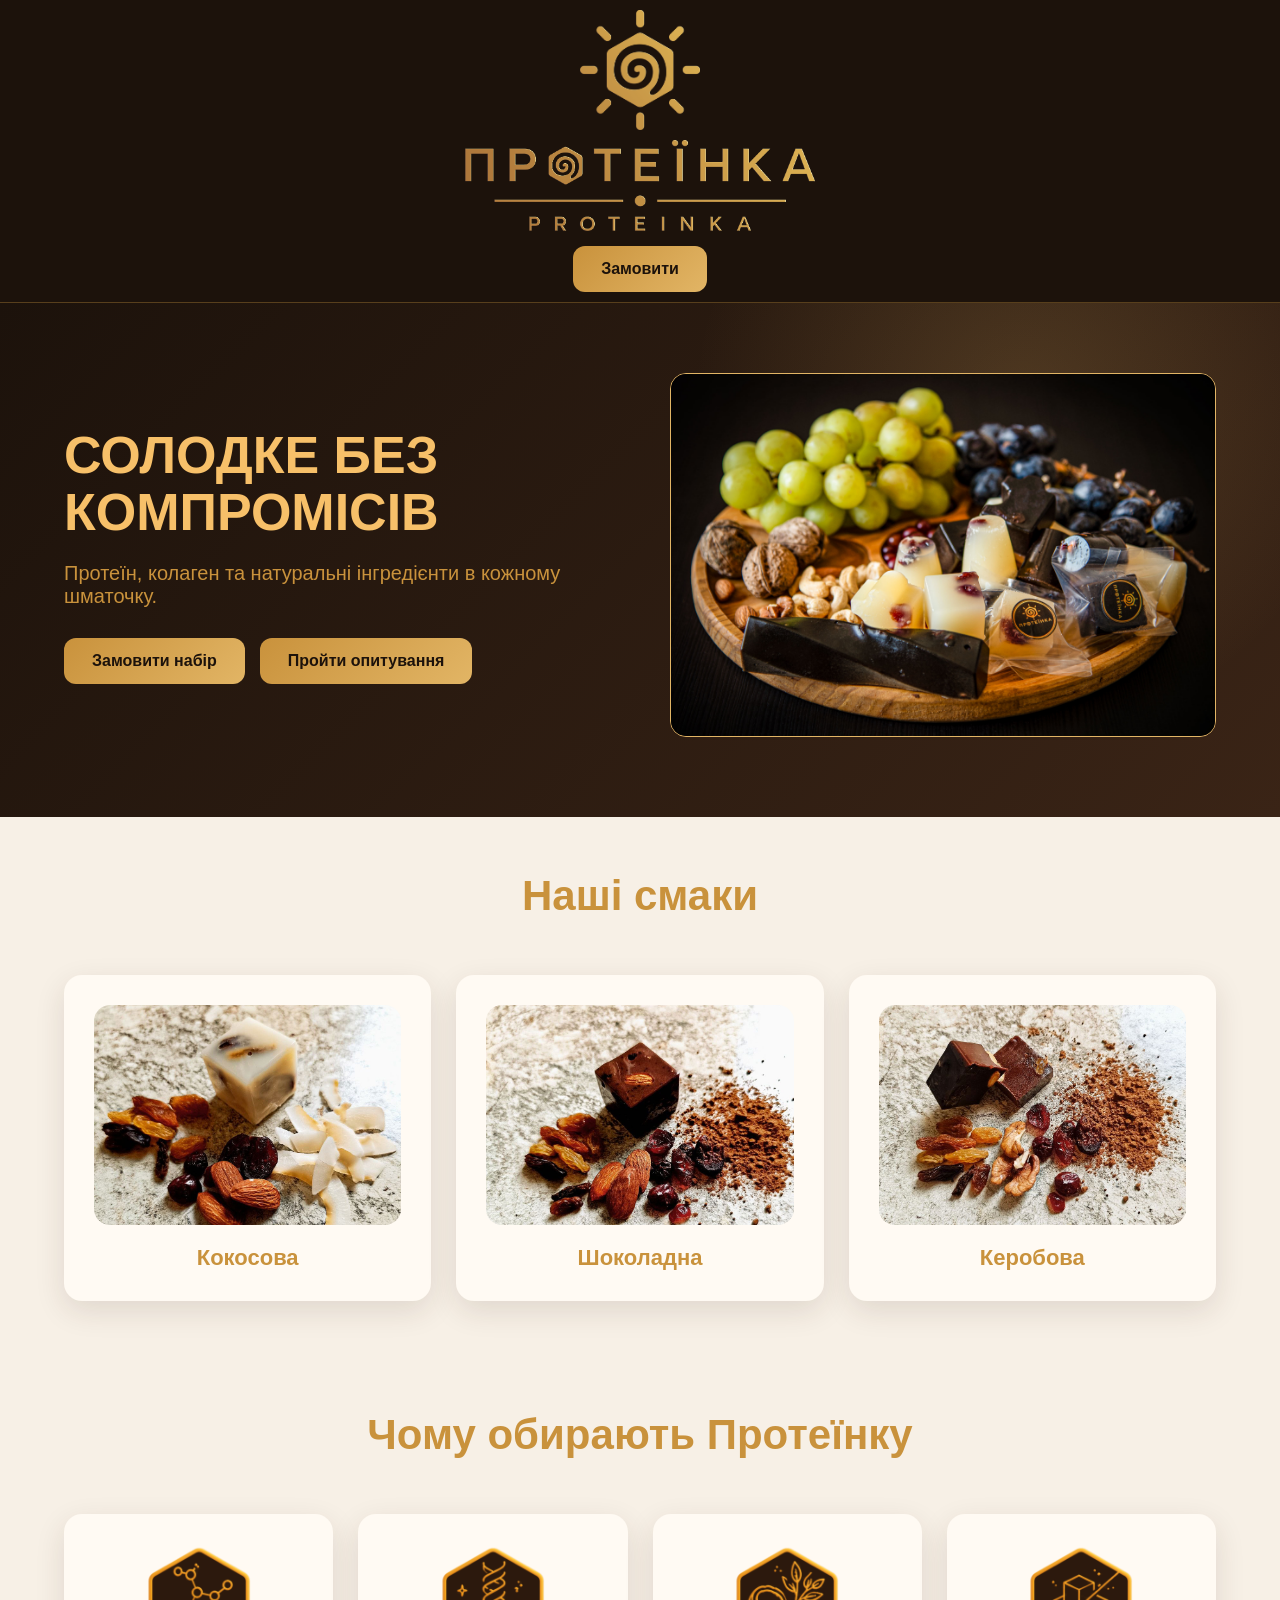
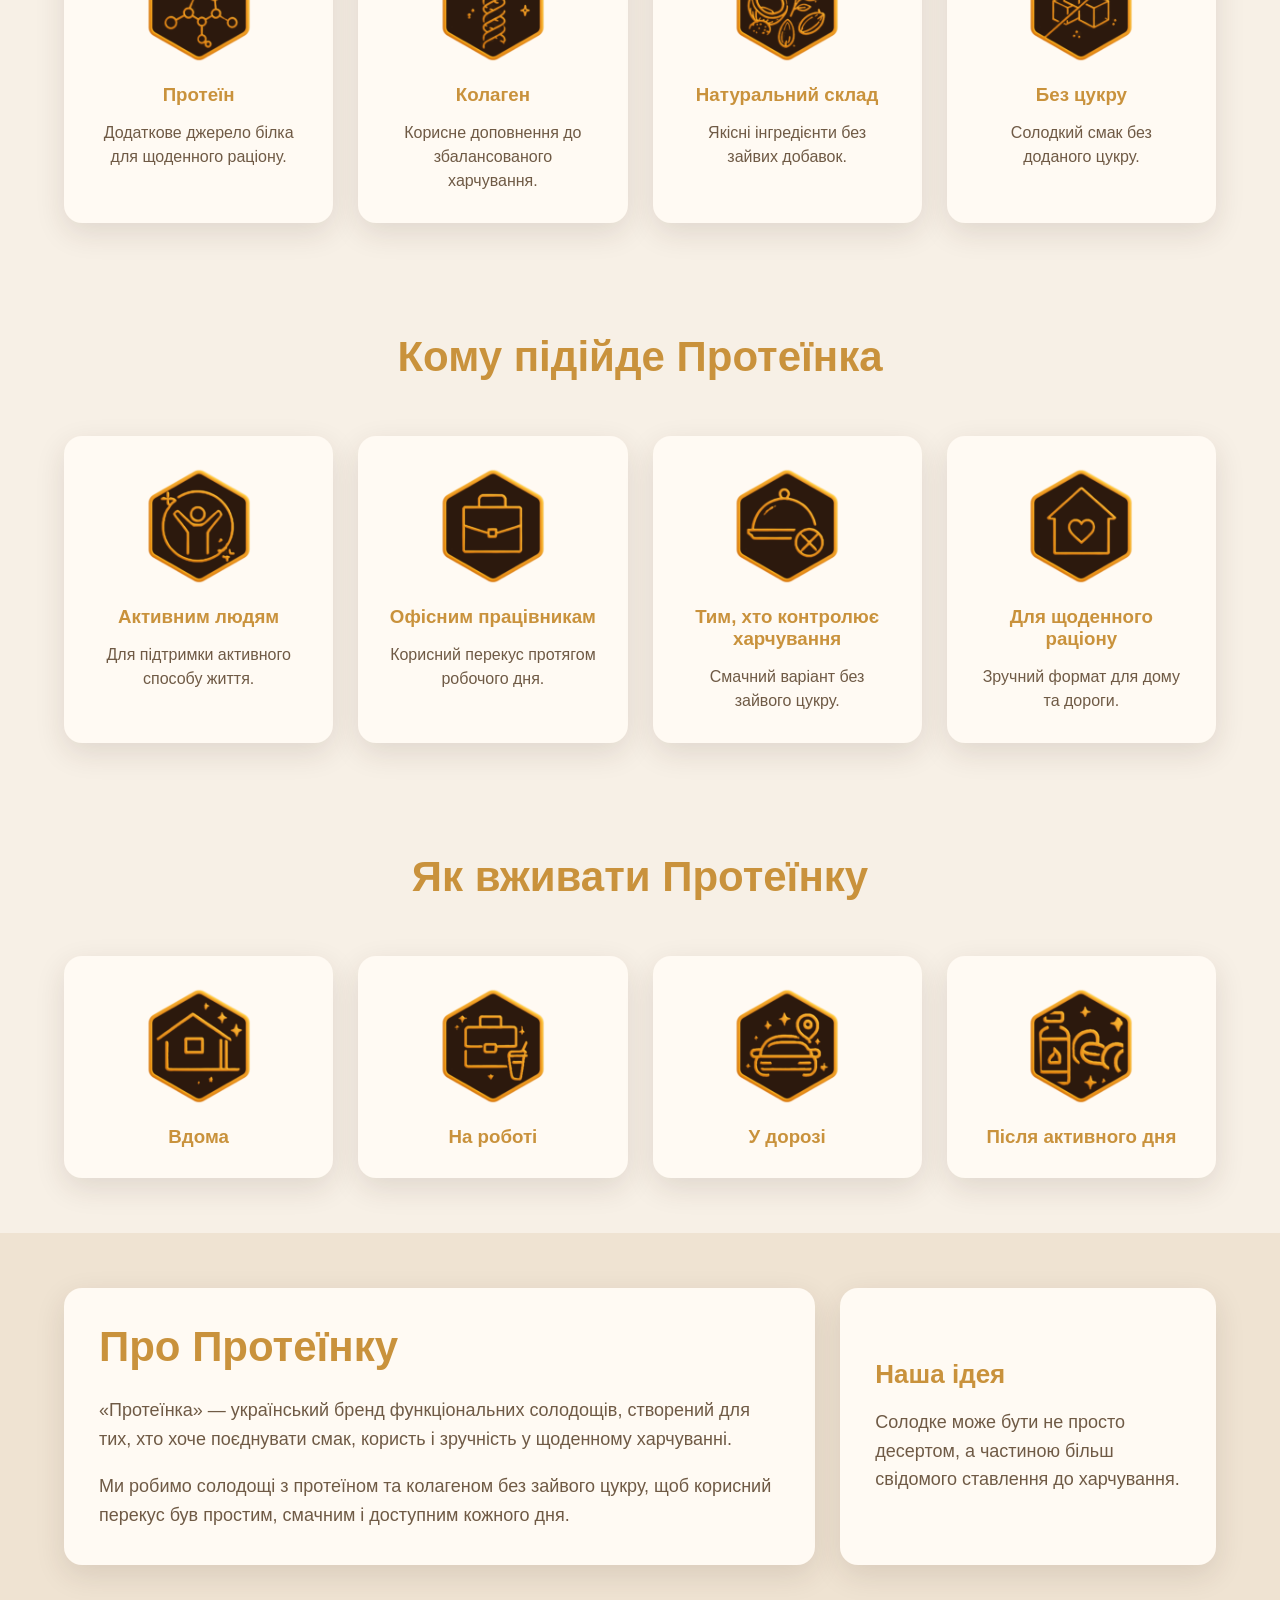
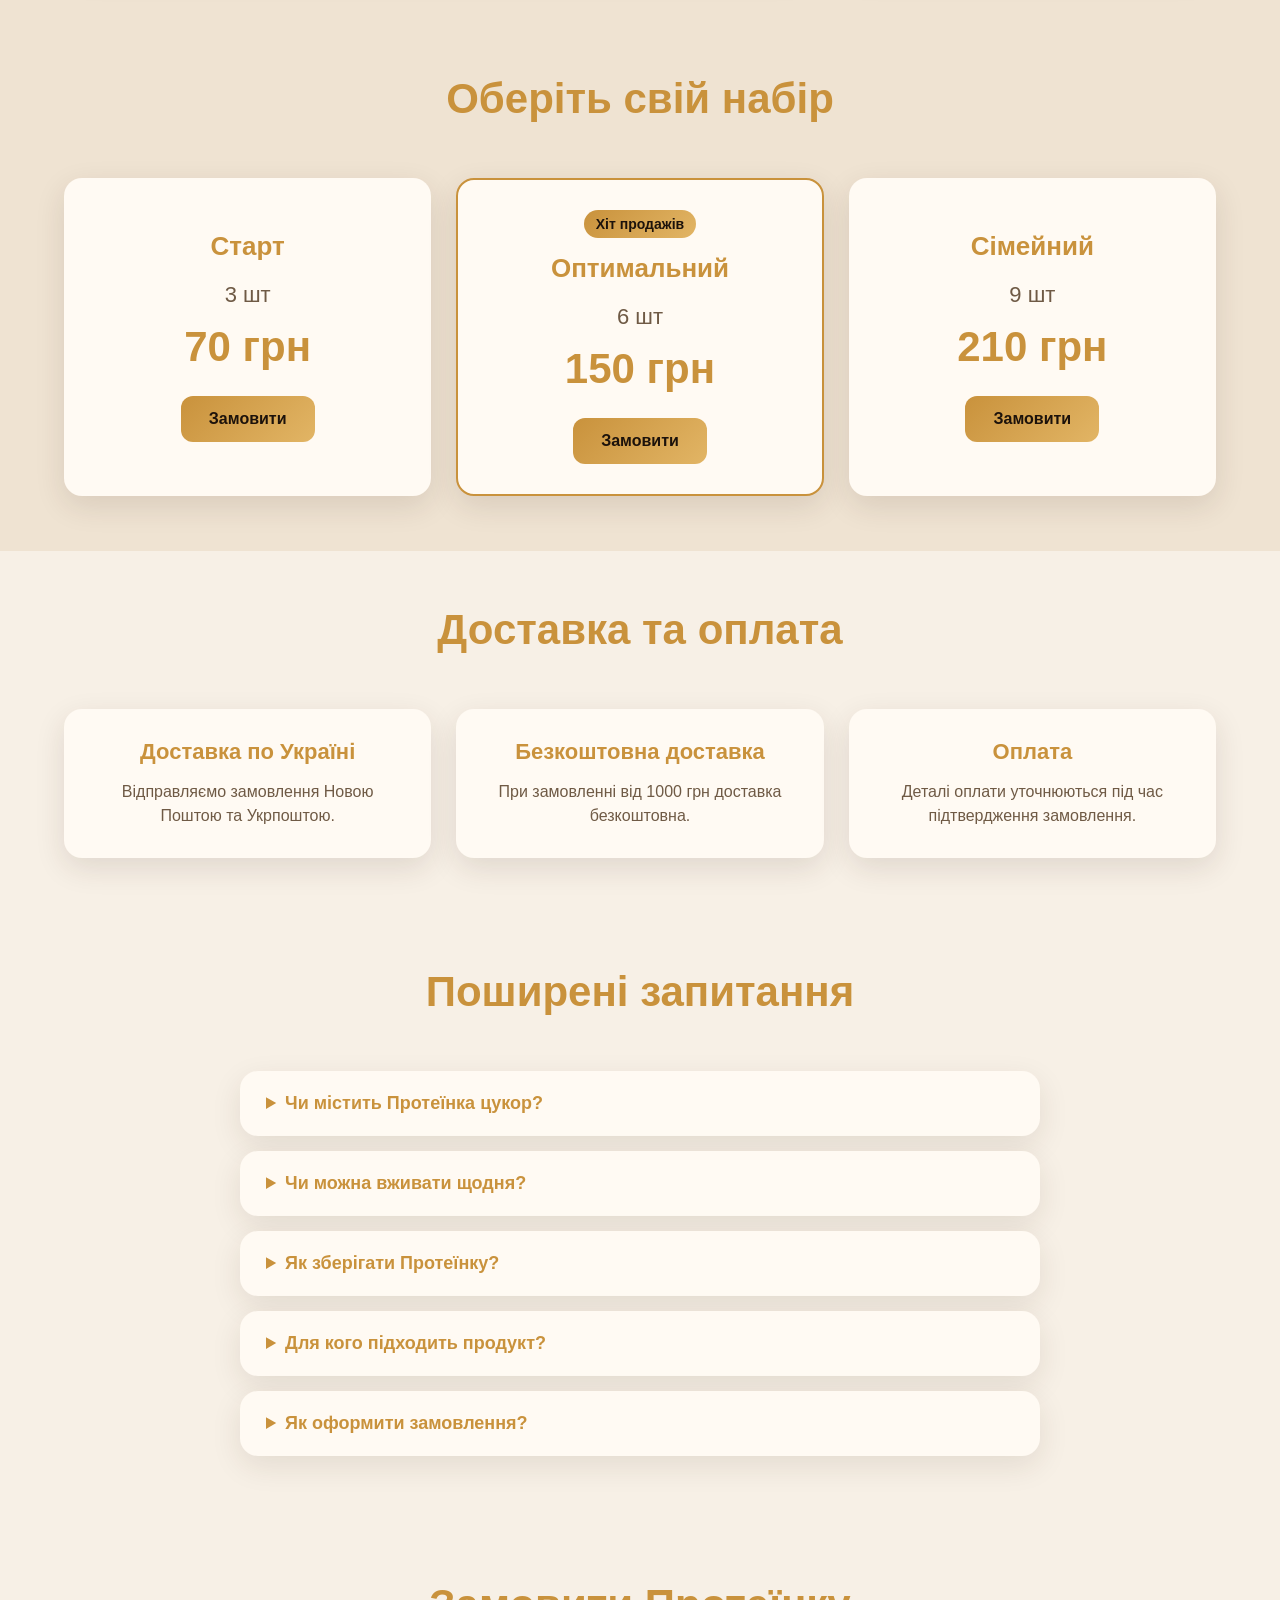
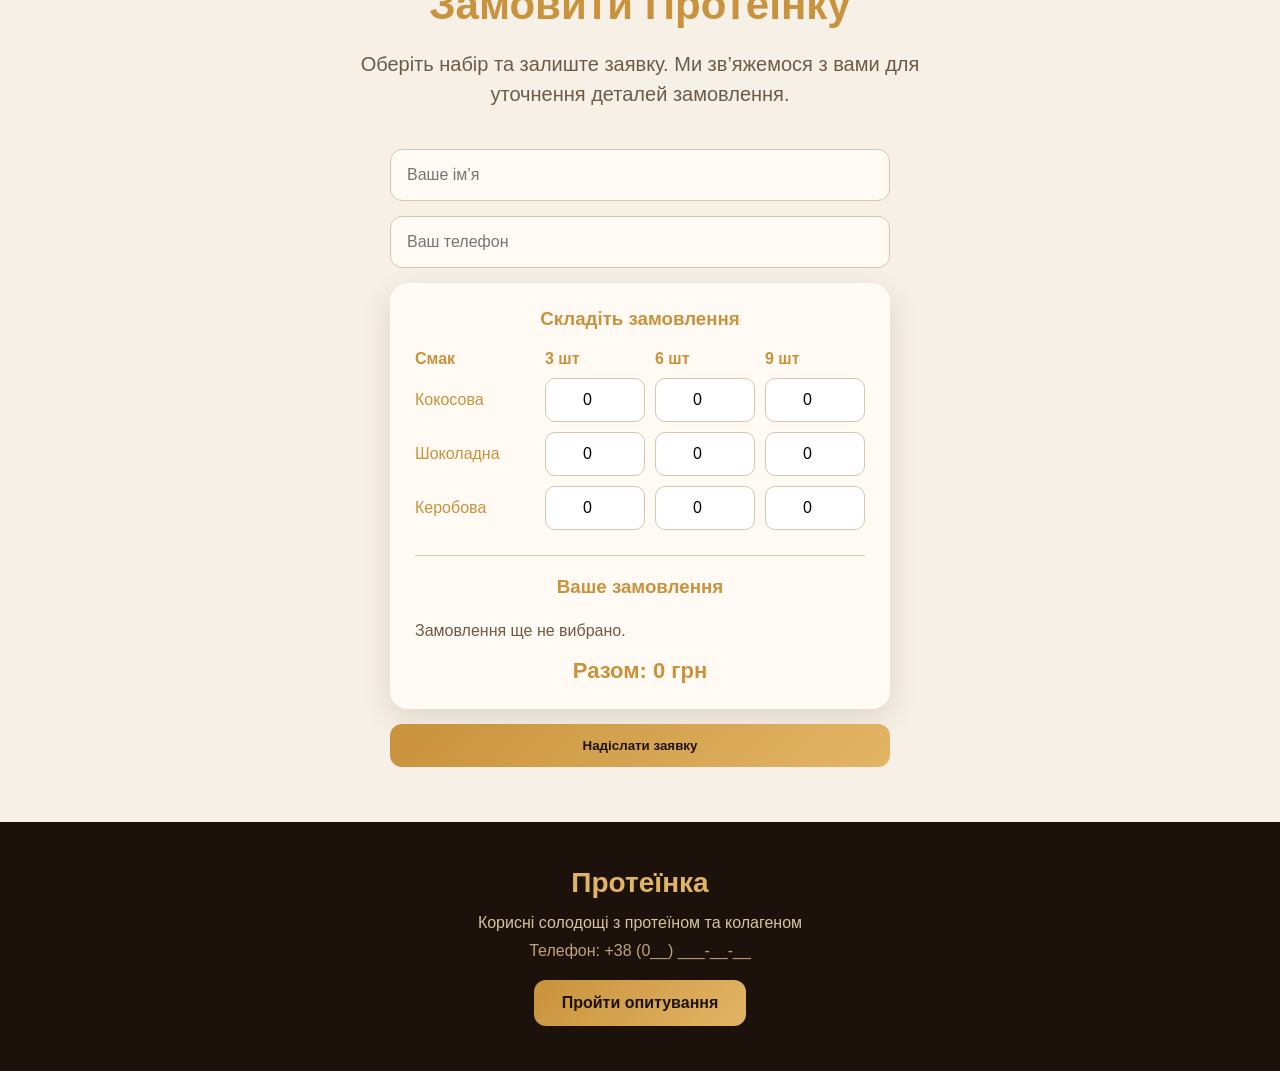
==== commit a96e820b: "Add survey button" ====
--- a/index.html
+++ b/index.html
@@ -35,9 +35,17 @@
                 Протеїн, колаген та натуральні інгредієнти в кожному шматочку.
             </p>
 
+            <div class="hero-buttons">
+
             <a href="#order" class="btn hero-btn">
                 Замовити набір
             </a>
+
+            <a href="survey.html" class="btn hero-btn">
+                Пройти опитування
+            </a>
+
+        </div>
         </div>
 
         <div class="hero-image">
--- a/css/style.css
+++ b/css/style.css
@@ -563,6 +563,39 @@
     color:var(--dark);
 }
 
+.rating{
+    display:flex;
+    flex-direction:row-reverse;
+    justify-content:center;
+    gap:8px;
+}
+
+.rating input{
+    display:none;
+}
+
+.rating label{
+    font-size:48px;
+    color:#d7c6ae;
+    cursor:pointer;
+    transition:.2s;
+}
+
+.rating label:hover,
+.rating label:hover ~ label{
+    color:var(--gold);
+}
+
+.rating input:checked ~ label{
+    color:var(--gold);
+}
+
+.hero-buttons{
+    display:flex;
+    gap:15px;
+    flex-wrap:wrap;
+}
+
 @media(max-width:768px){
 
     .header-inner{
@@ -693,4 +726,14 @@
         text-align:center;
     }
 
+    .hero-buttons{
+        flex-direction:column;
+        width:100%;
+    }
+
+    .hero-buttons .btn{
+        width:100%;
+        text-align:center;
+    }
+
 }
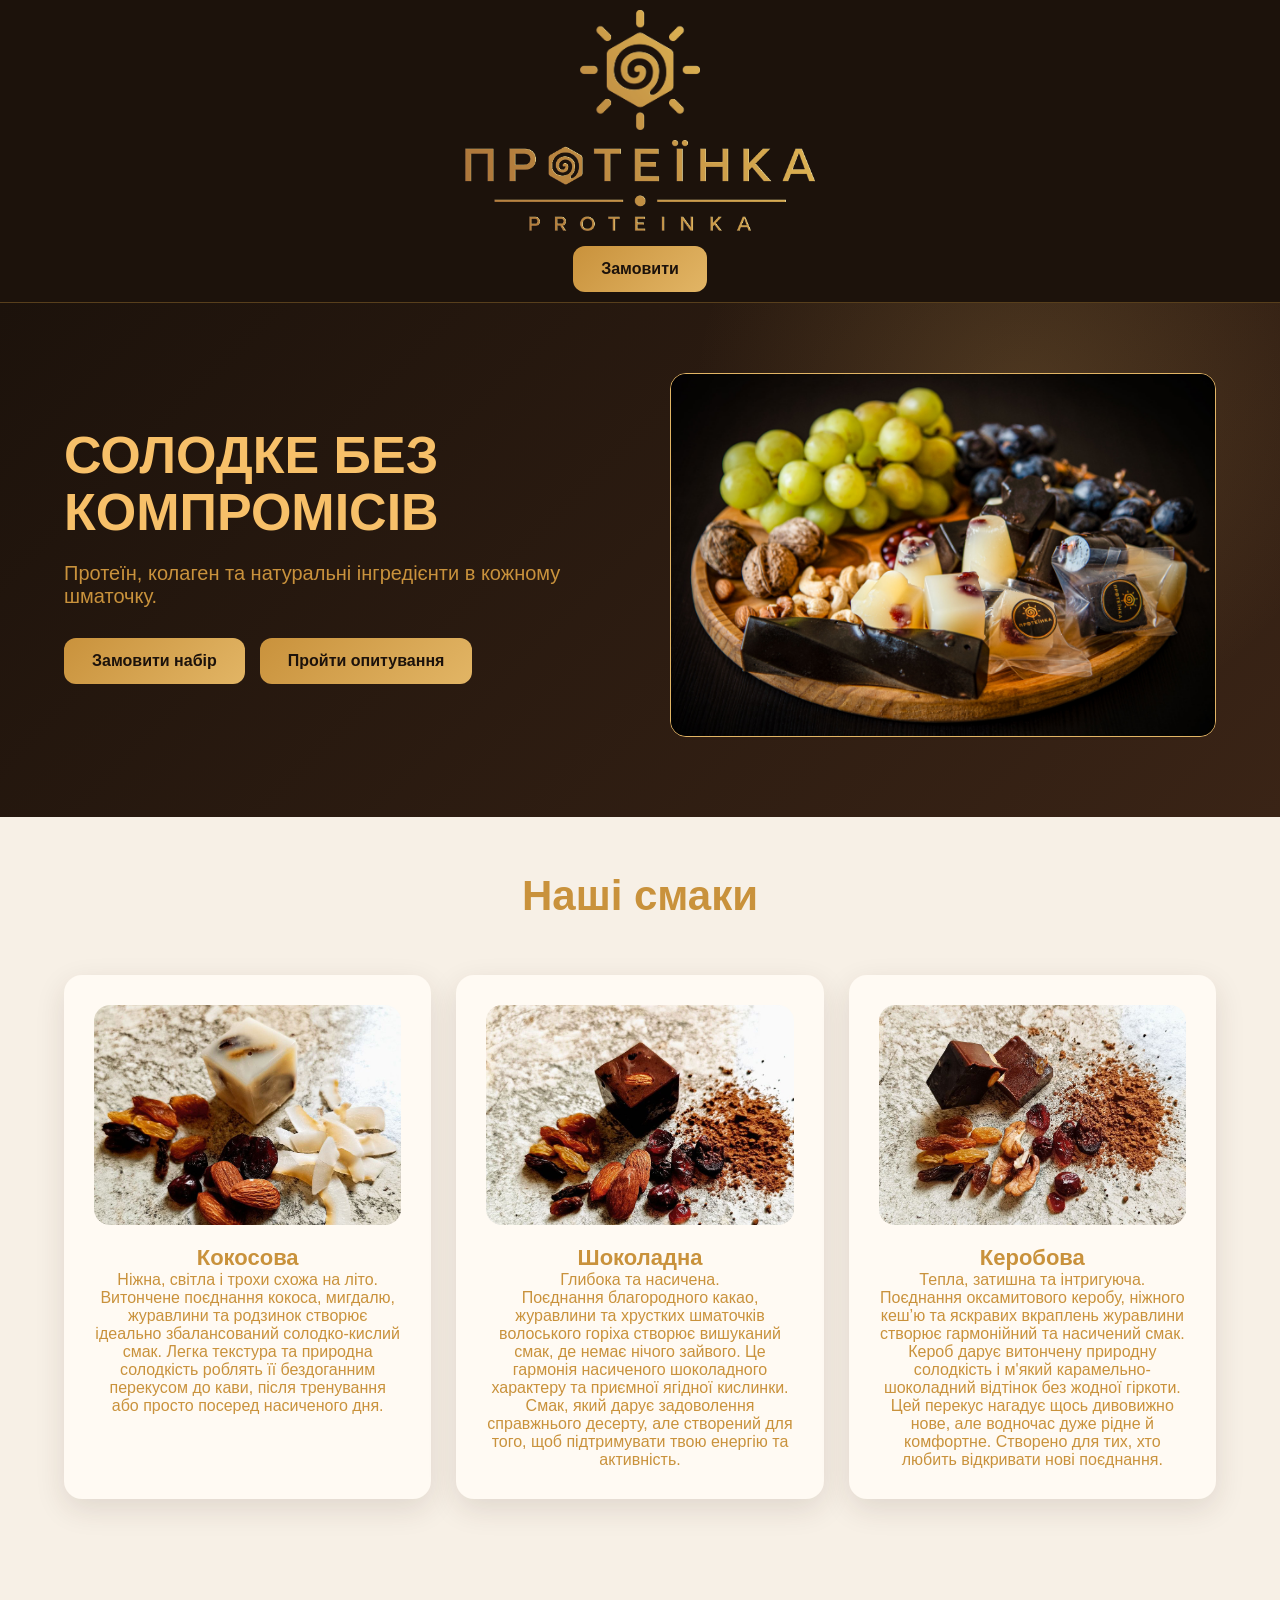
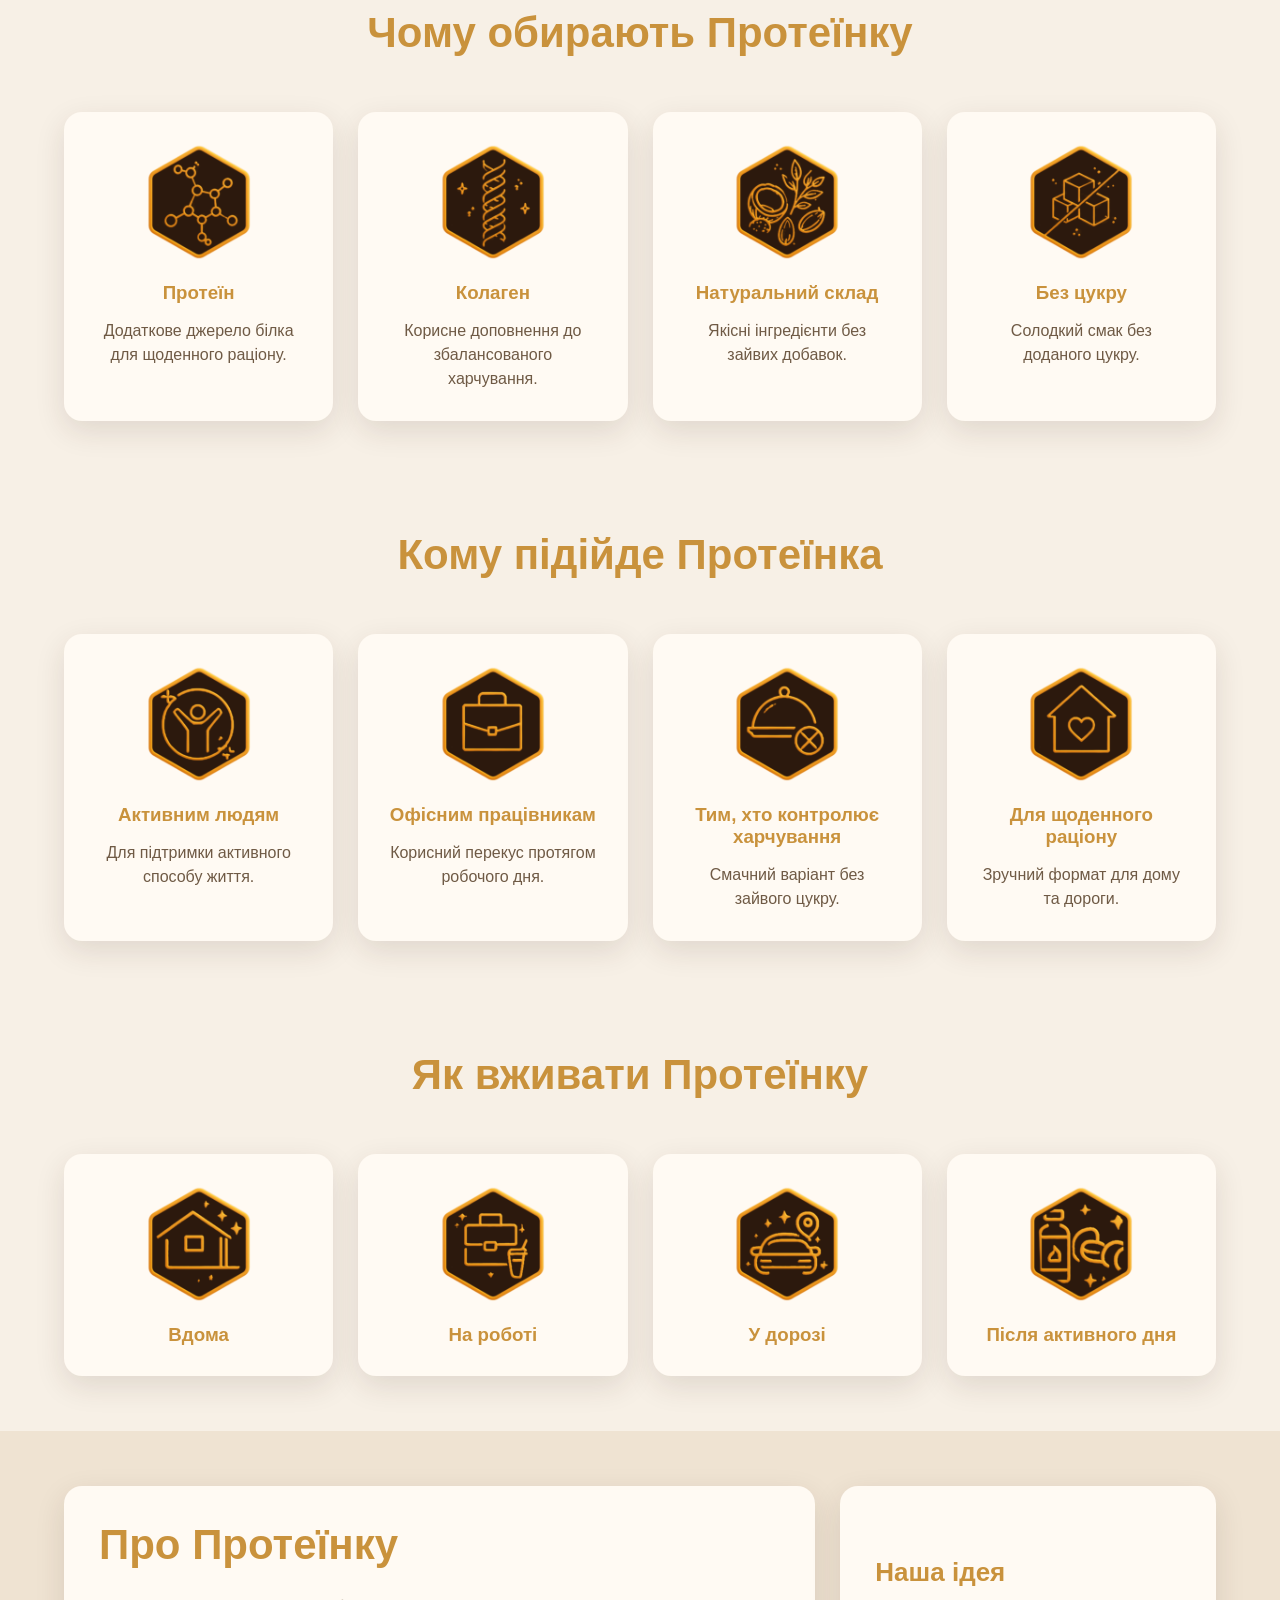
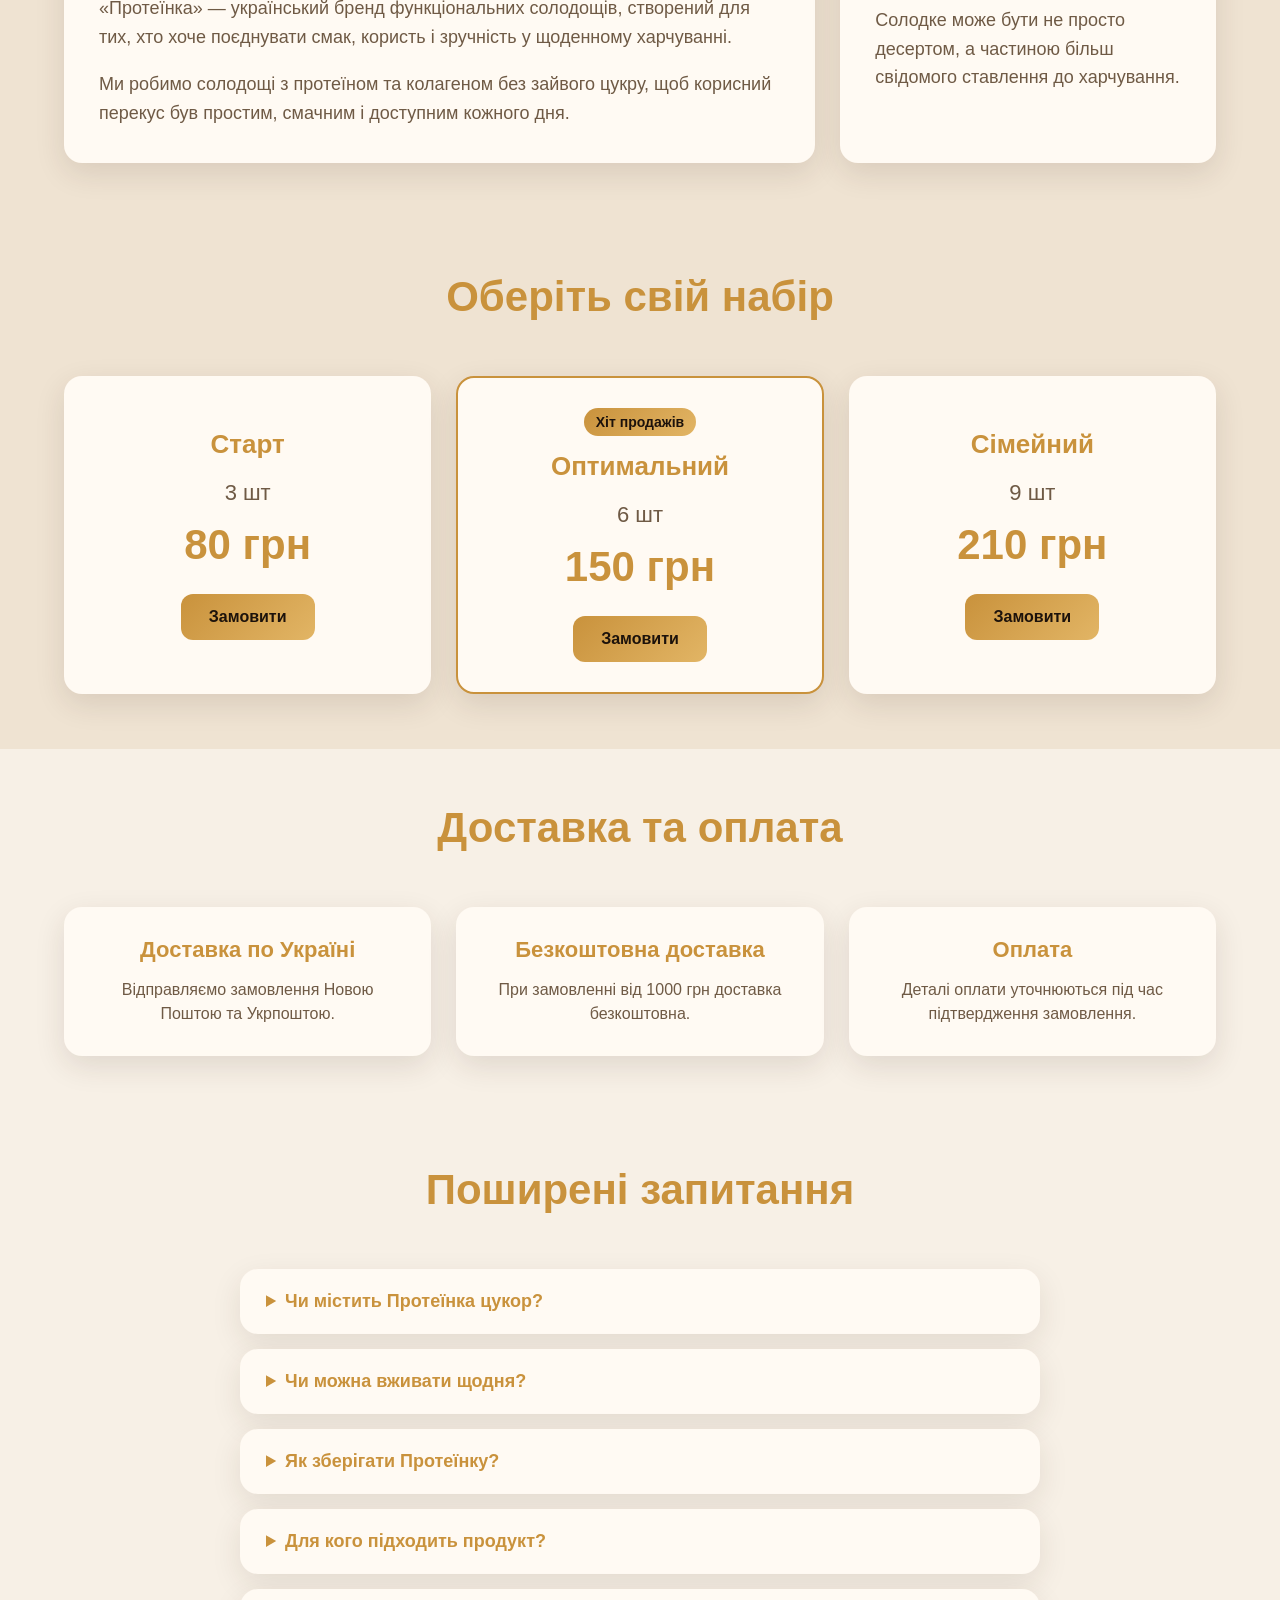
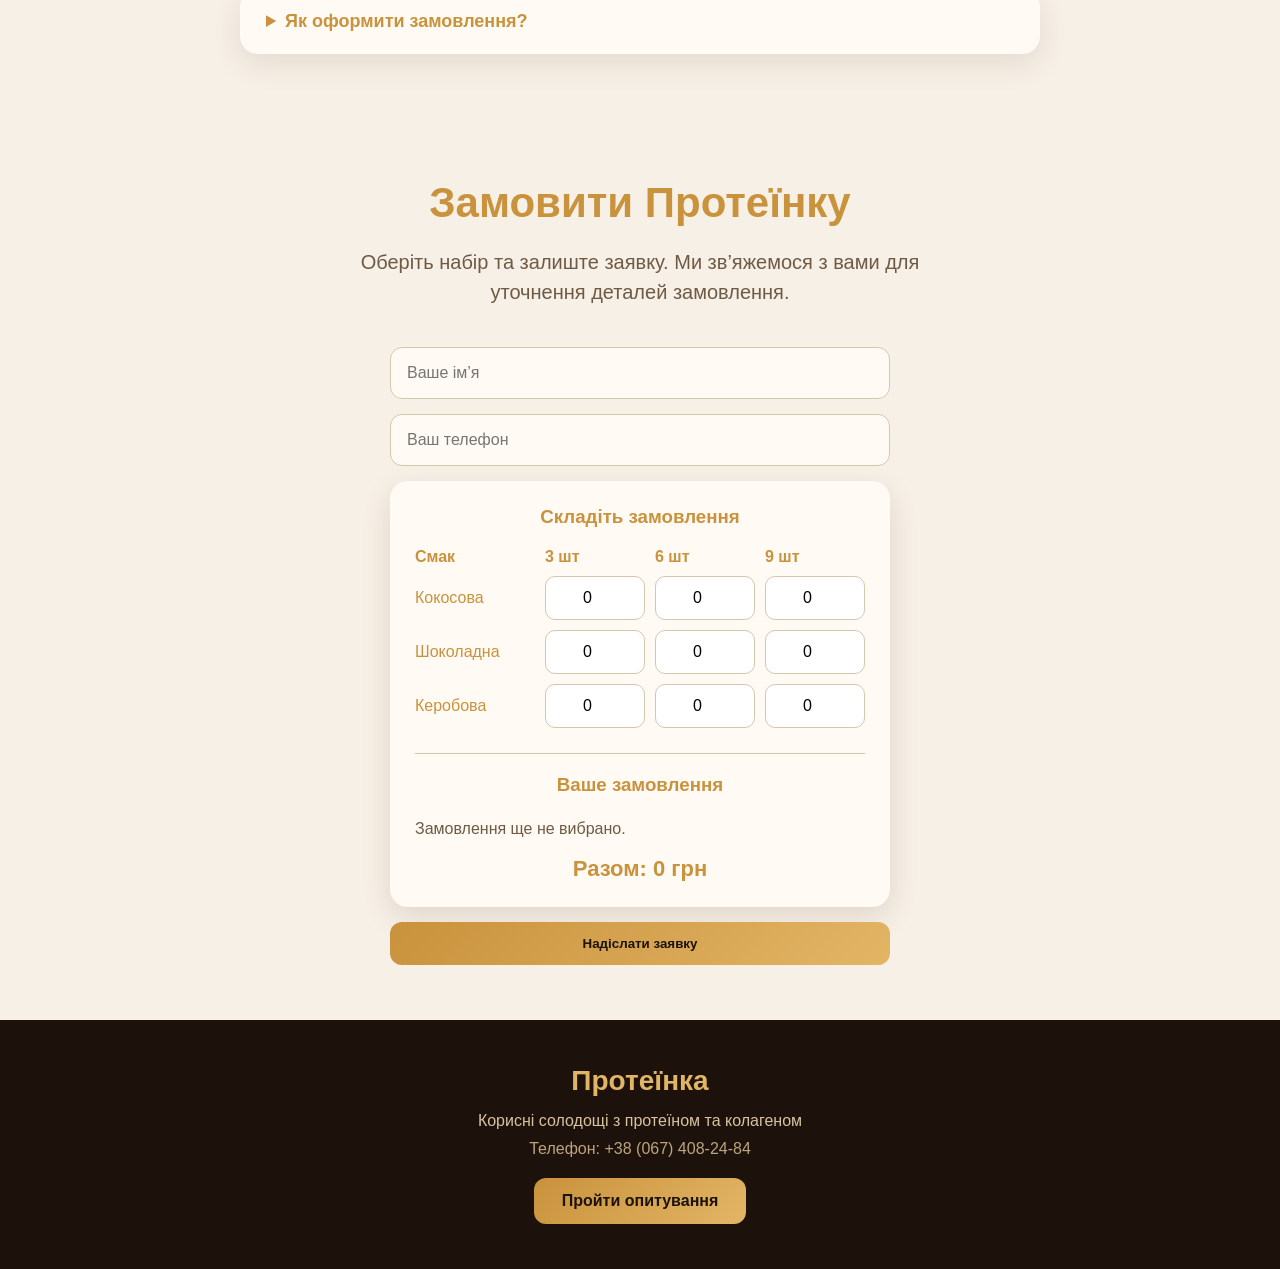
==== commit 1a54f781: "Updated prices logic" ====
--- a/index.html
+++ b/index.html
@@ -71,6 +71,16 @@
                     <span>Фото смаку</span>
                 </div>
                 <h3>Кокосова</h3>
+                <div>
+                    <p>
+                        Ніжна, світла і трохи схожа на літо.
+                    </p>
+                    <p>
+                        Витончене поєднання кокоса, мигдалю, журавлини та родзинок створює ідеально збалансований солодко-кислий смак. 
+                        Легка текстура та природна солодкість роблять її бездоганним перекусом до кави, 
+                        після тренування або просто посеред насиченого дня.
+                    </p>
+                </div>
             </div>
 
             <div class="flavor-card">
@@ -79,6 +89,16 @@
                     <span>Фото смаку</span>
                 </div>
                 <h3>Шоколадна</h3>
+                <div>
+                    <p>
+                        Глибока та насичена.
+                    </p>
+                    <p>
+                        Поєднання благородного какао, журавлини та хрустких шматочків волоського горіха створює вишуканий смак, 
+                        де немає нічого зайвого. Це гармонія насиченого шоколадного характеру та приємної ягідної кислинки.
+                        Смак, який дарує задоволення справжнього десерту, але створений для того, щоб підтримувати твою енергію та активність.
+                    </p>
+                </div>
             </div>
 
             <div class="flavor-card">
@@ -87,6 +107,17 @@
                     <span>Фото смаку</span>
                 </div>
                 <h3>Керобова</h3>
+                <div>
+                    <p>
+                        Тепла, затишна та інтригуюча.
+                    </p>
+                    <p>
+                        Поєднання оксамитового керобу, ніжного кеш’ю та яскравих вкраплень журавлини створює гармонійний та насичений смак. 
+                        Кероб дарує витончену природну солодкість і м'який карамельно-шоколадний відтінок без жодної гіркоти. 
+                        Цей перекус нагадує щось дивовижно нове, але водночас дуже рідне й комфортне.
+                        Створено для тих, хто любить відкривати нові поєднання.
+                    </p>
+                </div>
             </div>
 
         </div>
@@ -243,7 +274,7 @@
             <div class="pack-card">
                 <h3>Старт</h3>
                 <div class="count">3 шт</div>
-                <div class="price">70 грн</div>
+                <div class="price" data-price-display="3"></div>
                 <a href="#order" class="btn">Замовити</a>
             </div>
 
@@ -251,14 +282,14 @@
                 <div class="badge">Хіт продажів</div>
                 <h3>Оптимальний</h3>
                 <div class="count">6 шт</div>
-                <div class="price">150 грн</div>
+                <div class="price" data-price-display="6"></div>
                 <a href="#order" class="btn">Замовити</a>
             </div>
 
             <div class="pack-card">
                 <h3>Сімейний</h3>
                 <div class="count">9 шт</div>
-                <div class="price">210 грн</div>
+                <div class="price" data-price-display="9"></div>
                 <a href="#order" class="btn">Замовити</a>
             </div>
 
@@ -359,23 +390,23 @@
 
                     <div class="constructor-row">
                         <div>Кокосова</div>
-                        <input type="number" min="0" value="0" data-flavor="Flavor 1" data-pack="Pack 3" data-price="70">
-                        <input type="number" min="0" value="0" data-flavor="Flavor 1" data-pack="Pack 6" data-price="150">
-                        <input type="number" min="0" value="0" data-flavor="Flavor 1" data-pack="Pack 9" data-price="210">
+                        <input type="number" min="0" value="0" data-flavor="Flavor 1" data-pack="Pack 3" data-pack-size="3">
+                        <input type="number" min="0" value="0" data-flavor="Flavor 1" data-pack="Pack 6" data-pack-size="6">
+                        <input type="number" min="0" value="0" data-flavor="Flavor 1" data-pack="Pack 9" data-pack-size="9">
                     </div>
 
                     <div class="constructor-row">
                         <div>Шоколадна</div>
-                        <input type="number" min="0" value="0" data-flavor="Flavor 2" data-pack="Pack 3" data-price="70">
-                        <input type="number" min="0" value="0" data-flavor="Flavor 2" data-pack="Pack 6" data-price="150">
-                        <input type="number" min="0" value="0" data-flavor="Flavor 2" data-pack="Pack 9" data-price="210">
+                        <input type="number" min="0" value="0" data-flavor="Flavor 2" data-pack="Pack 3" data-pack-size="3">
+                        <input type="number" min="0" value="0" data-flavor="Flavor 2" data-pack="Pack 6" data-pack-size="6">
+                        <input type="number" min="0" value="0" data-flavor="Flavor 2" data-pack="Pack 9" data-pack-size="9">
                     </div>
 
                     <div class="constructor-row">
                         <div>Керобова</div>
-                        <input type="number" min="0" value="0" data-flavor="Flavor 3" data-pack="Pack 3" data-price="70">
-                        <input type="number" min="0" value="0" data-flavor="Flavor 3" data-pack="Pack 6" data-price="150">
-                        <input type="number" min="0" value="0" data-flavor="Flavor 3" data-pack="Pack 9" data-price="210">
+                        <input type="number" min="0" value="0" data-flavor="Flavor 3" data-pack="Pack 3" data-pack-size="3">
+                        <input type="number" min="0" value="0" data-flavor="Flavor 3" data-pack="Pack 6" data-pack-size="6">
+                        <input type="number" min="0" value="0" data-flavor="Flavor 3" data-pack="Pack 9" data-pack-size="9">
                     </div>
 
                 </div>
@@ -412,7 +443,7 @@
         </div>
 
         <div class="footer-contacts">
-            Телефон: +38 (0__) ___-__-__
+            Телефон: +38 (067) 408-24-84
         </div>
 
         <div class="footer-survey">
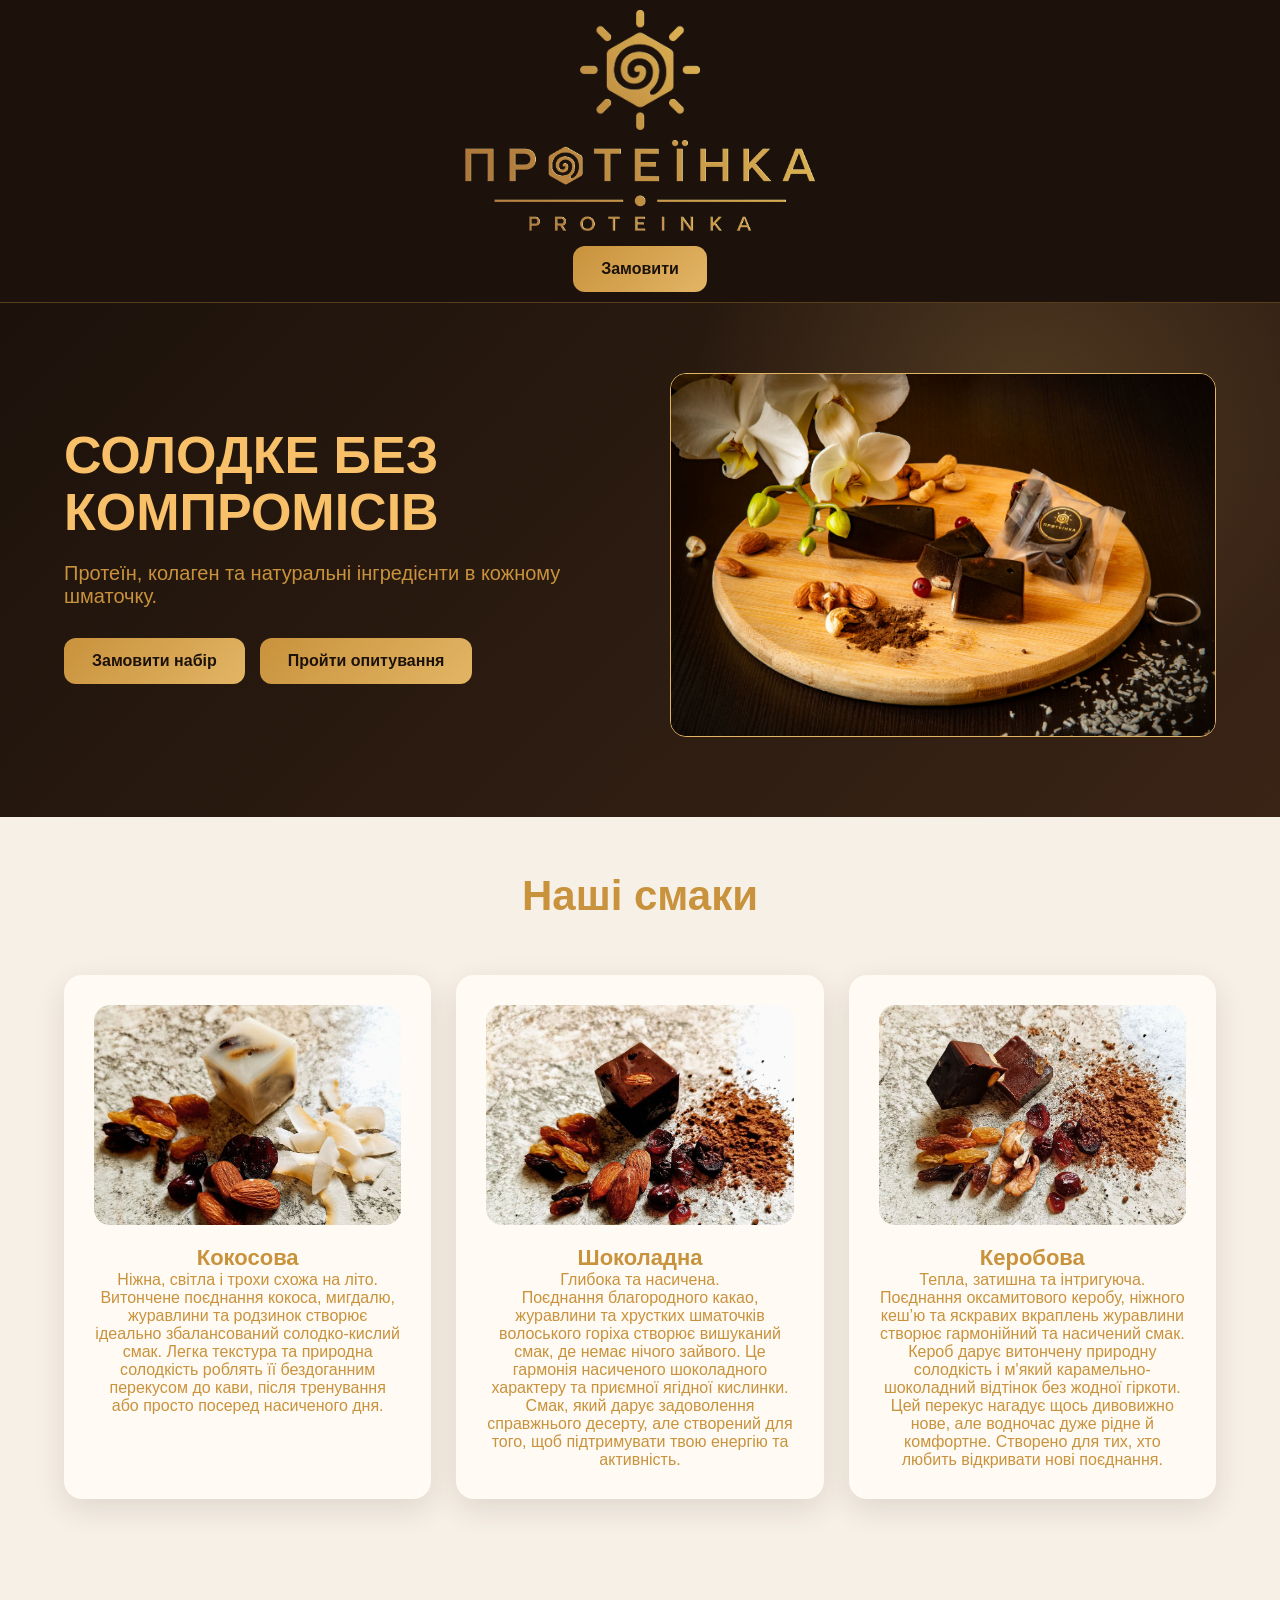
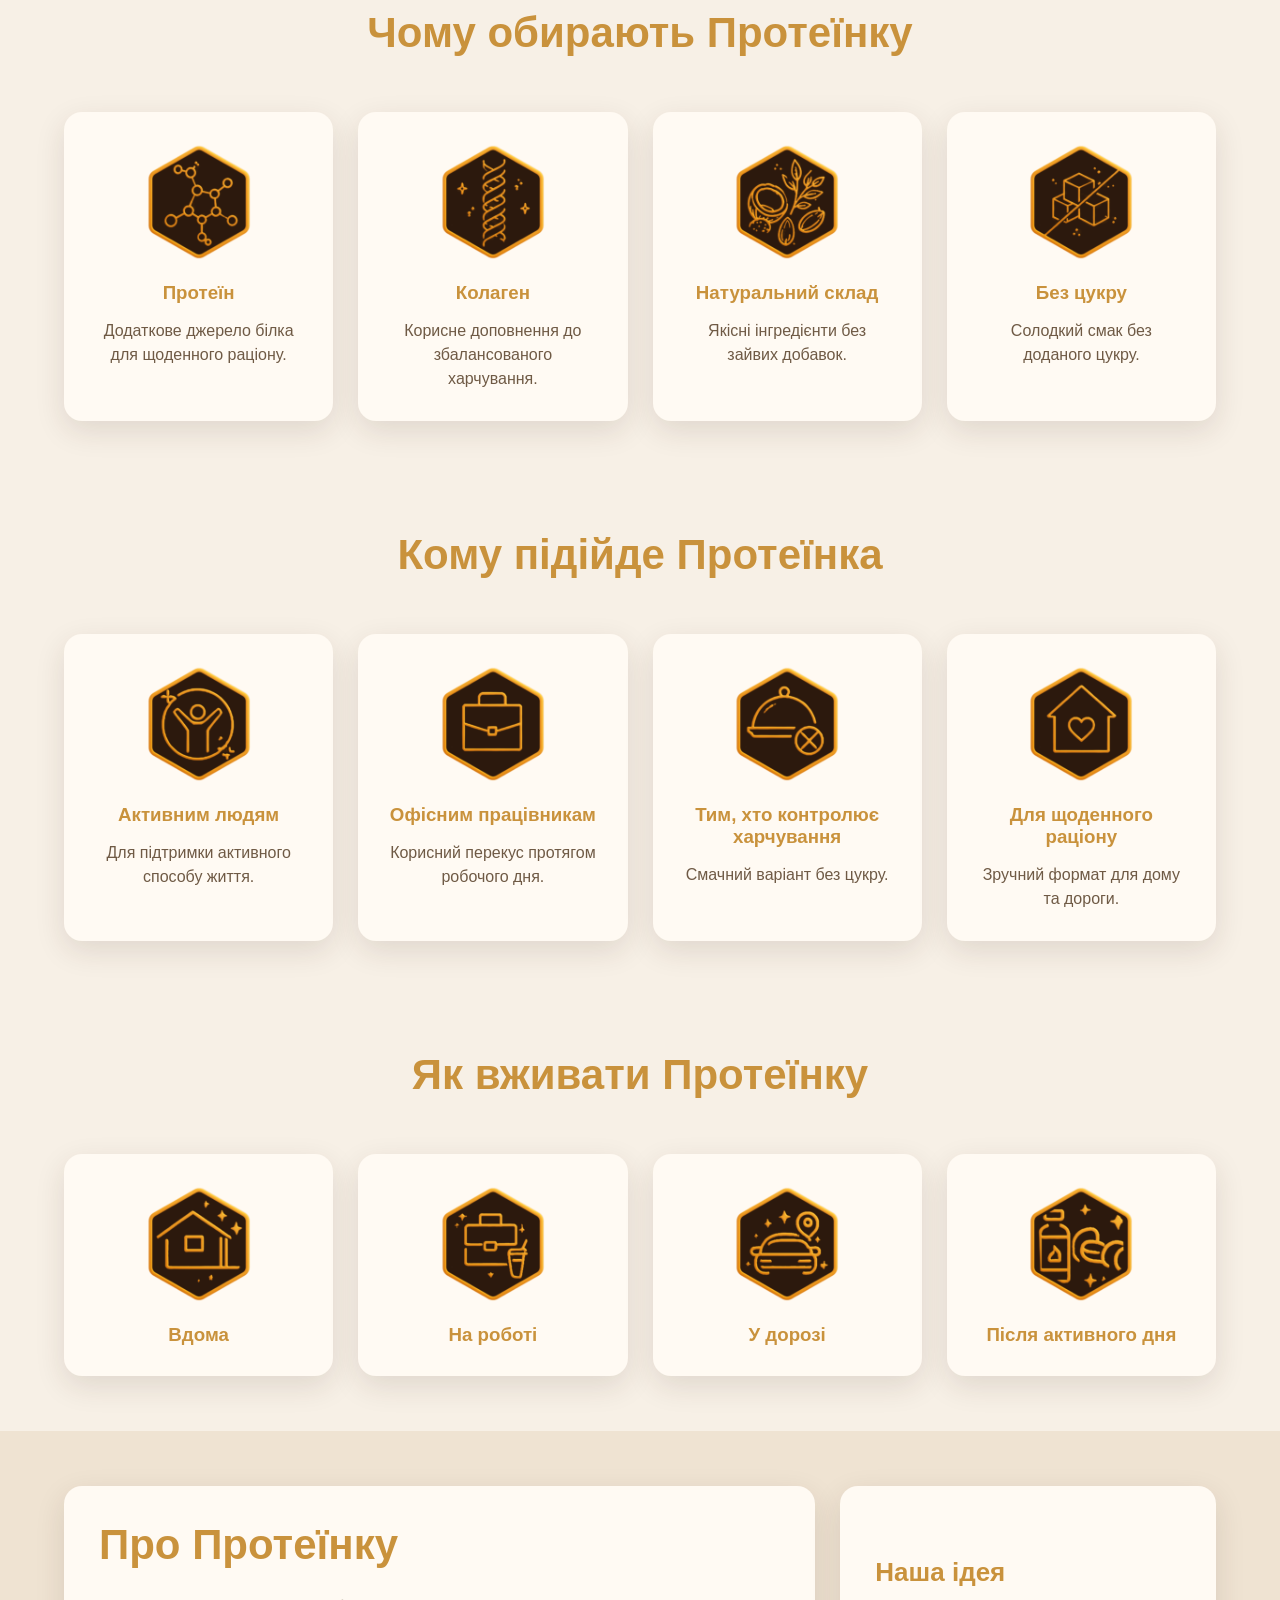
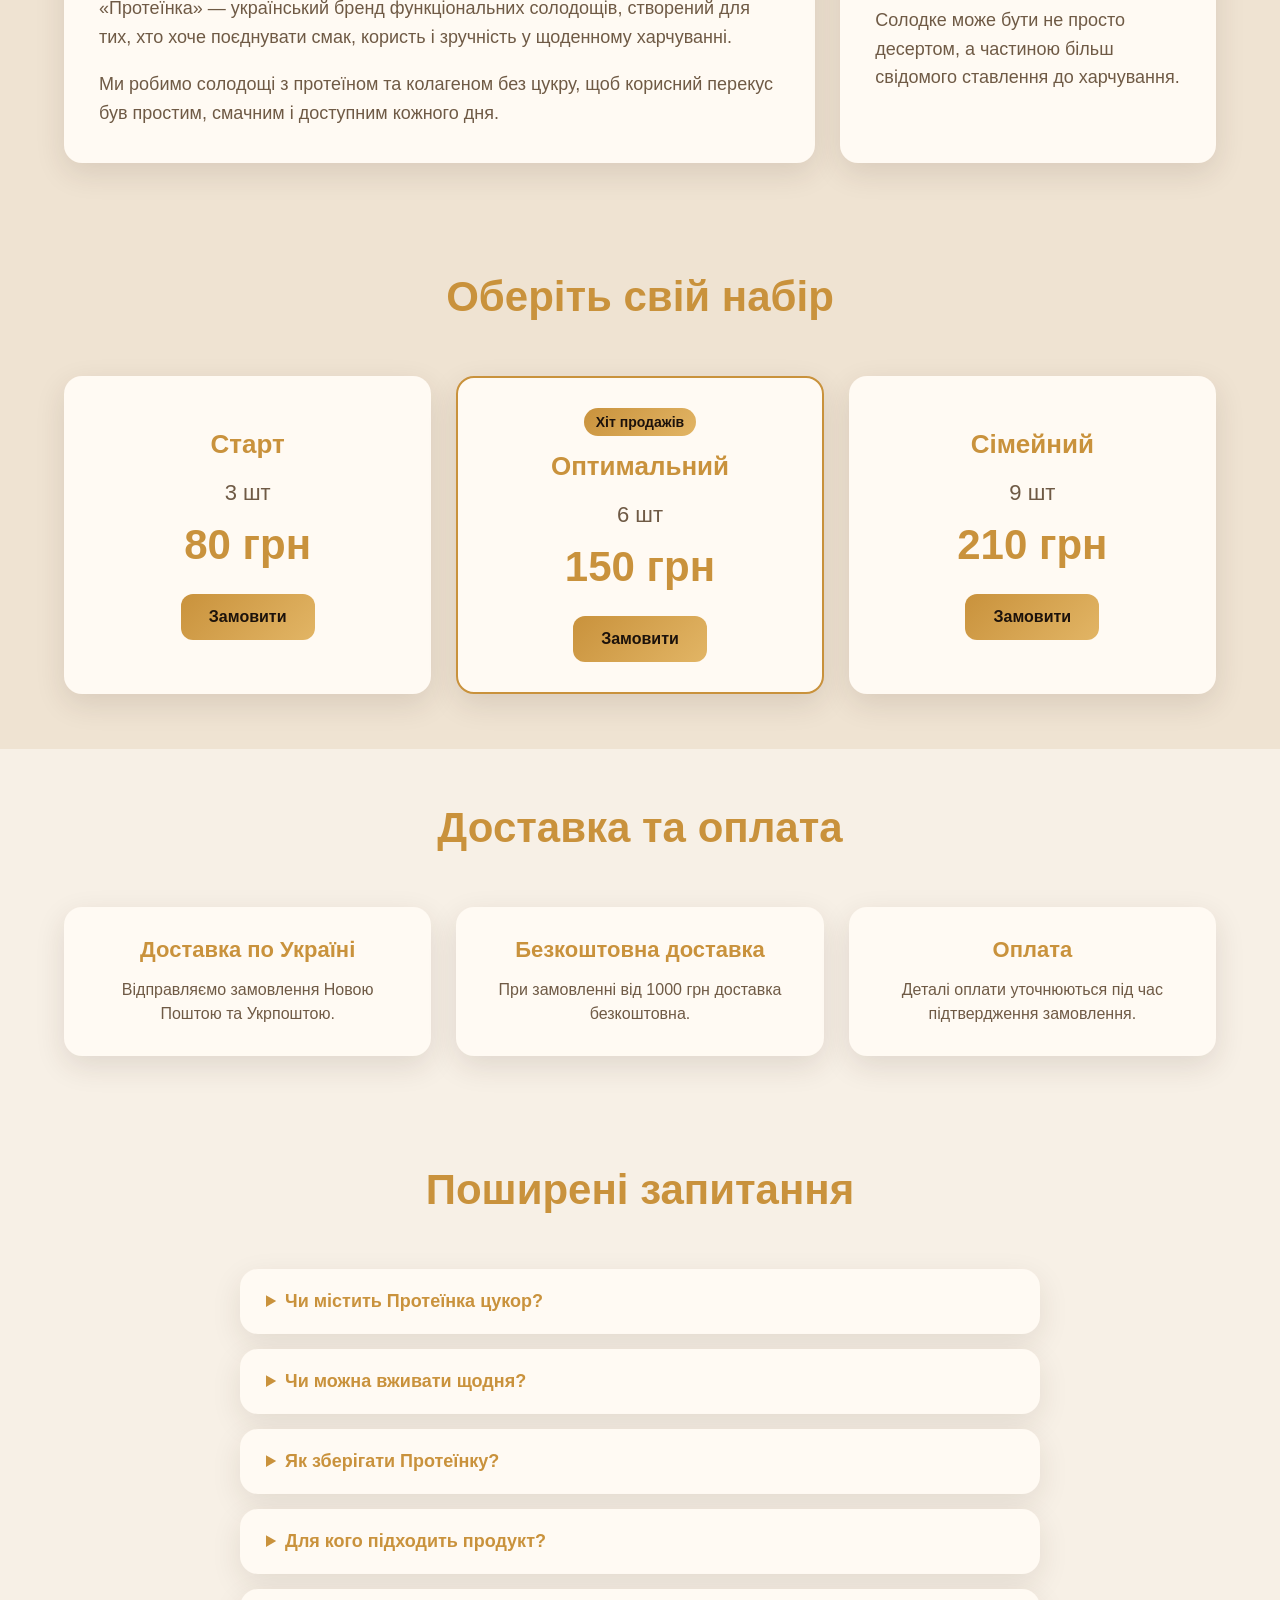
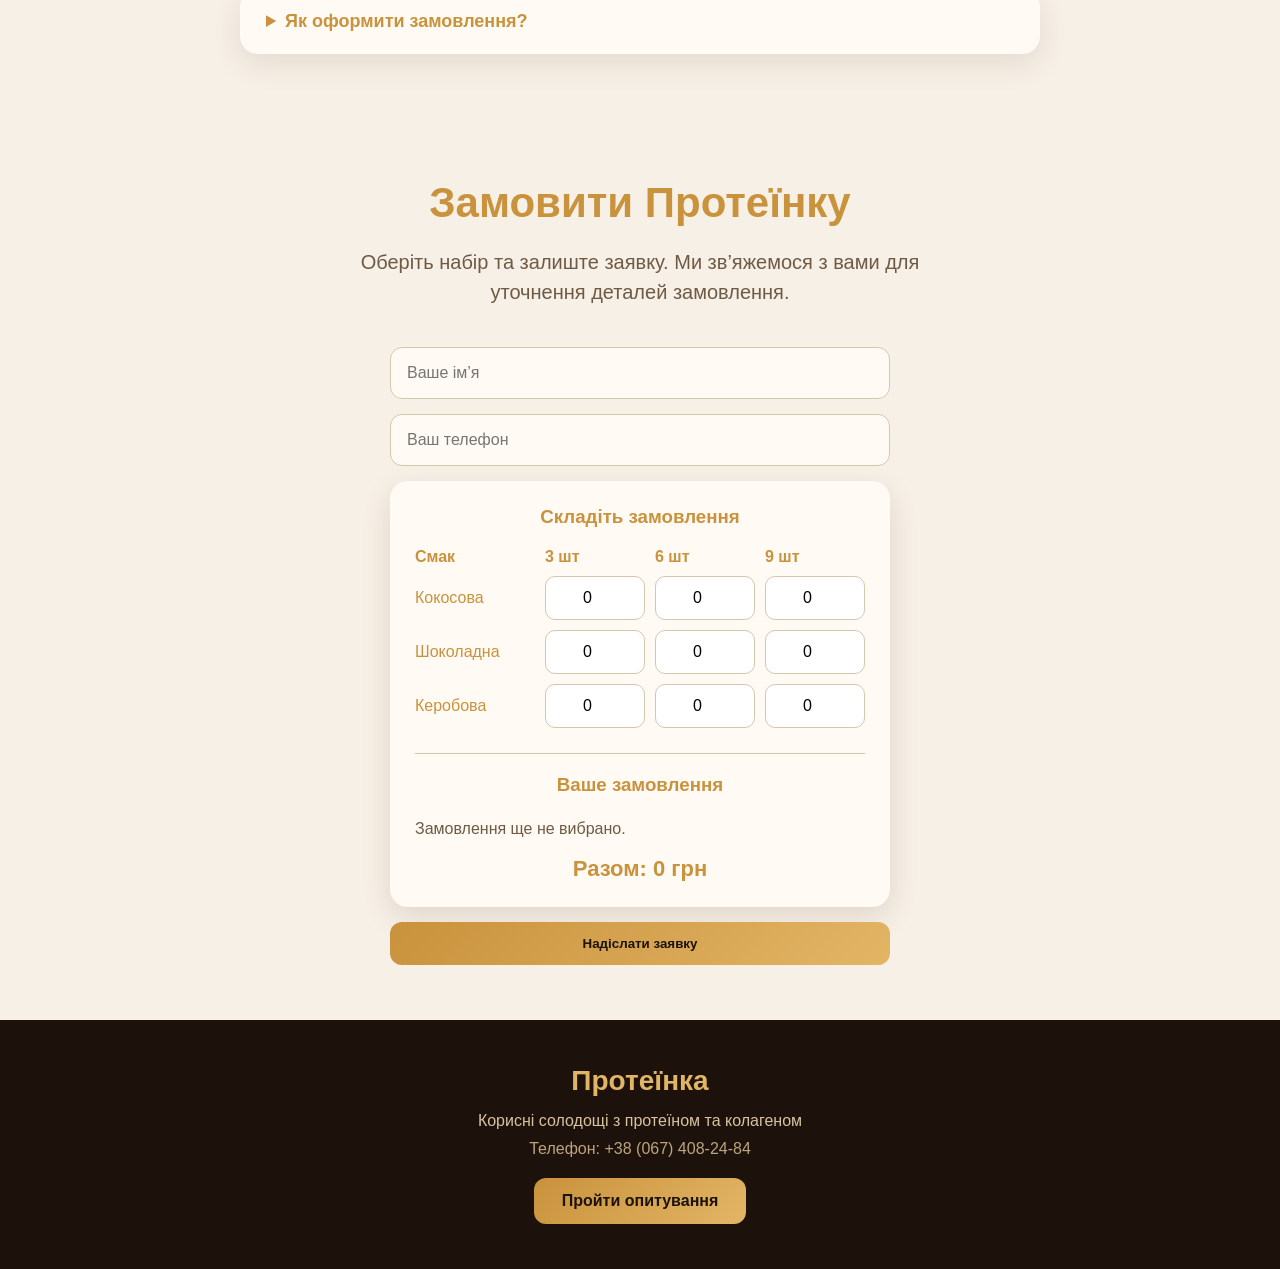
==== commit 7190c268: "Update Apps Script URL" ====
--- a/index.html
+++ b/index.html
@@ -183,7 +183,7 @@
             <div class="audience-card">
                 <img src=images/ico/diet.png>
                 <h3>Тим, хто контролює харчування</h3>
-                <p>Смачний варіант без зайвого цукру.</p>
+                <p>Смачний варіант без цукру.</p>
             </div>
 
             <div class="audience-card">
@@ -247,7 +247,7 @@
             </p>
 
             <p>
-                Ми робимо солодощі з протеїном та колагеном без зайвого цукру, щоб корисний
+                Ми робимо солодощі з протеїном та колагеном без цукру, щоб корисний
                 перекус був простим, смачним і доступним кожного дня.
             </p>
         </div>
@@ -334,7 +334,7 @@
 
             <details class="faq-item">
                 <summary>Чи містить Протеїнка цукор?</summary>
-                <p>Продукт створений як корисна альтернатива звичайним солодощам без зайвого цукру.</p>
+                <p>Продукт створений як корисна альтернатива звичайним солодощам без цукру.</p>
             </details>
 
             <details class="faq-item">
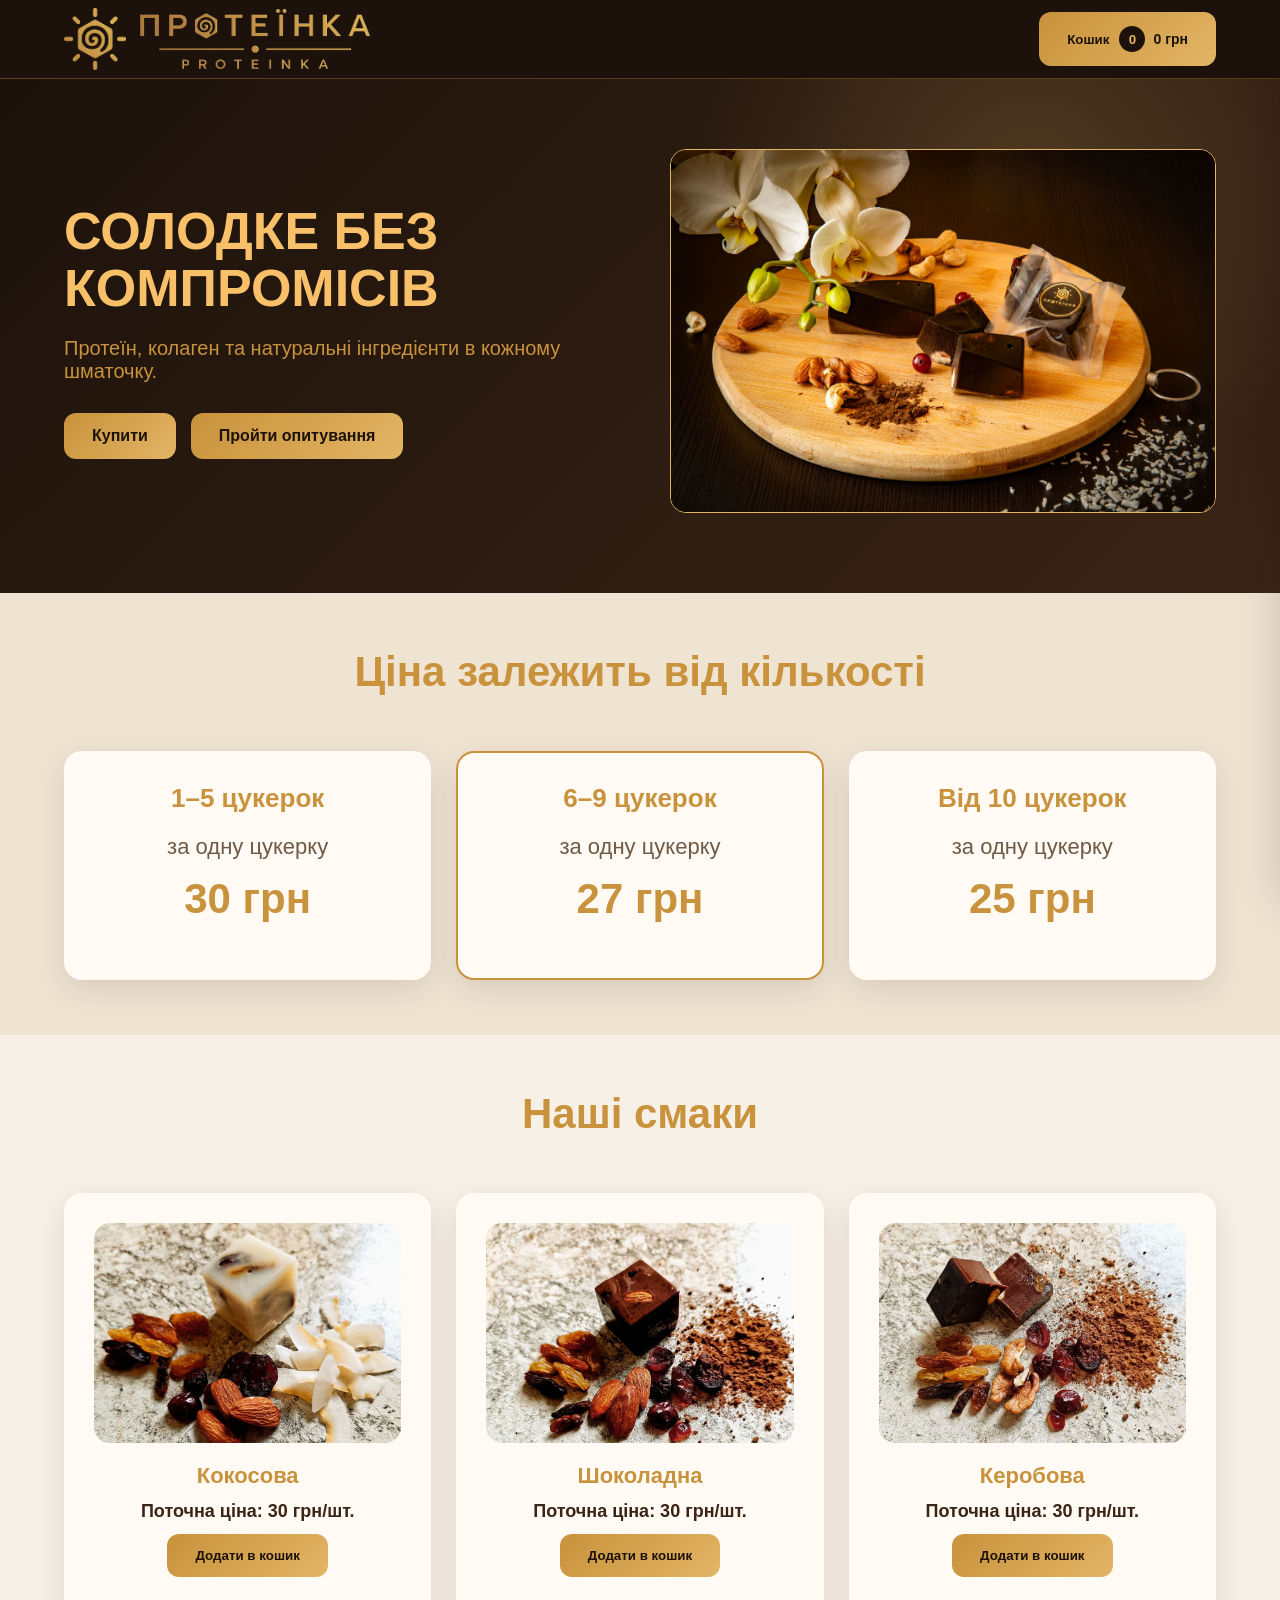
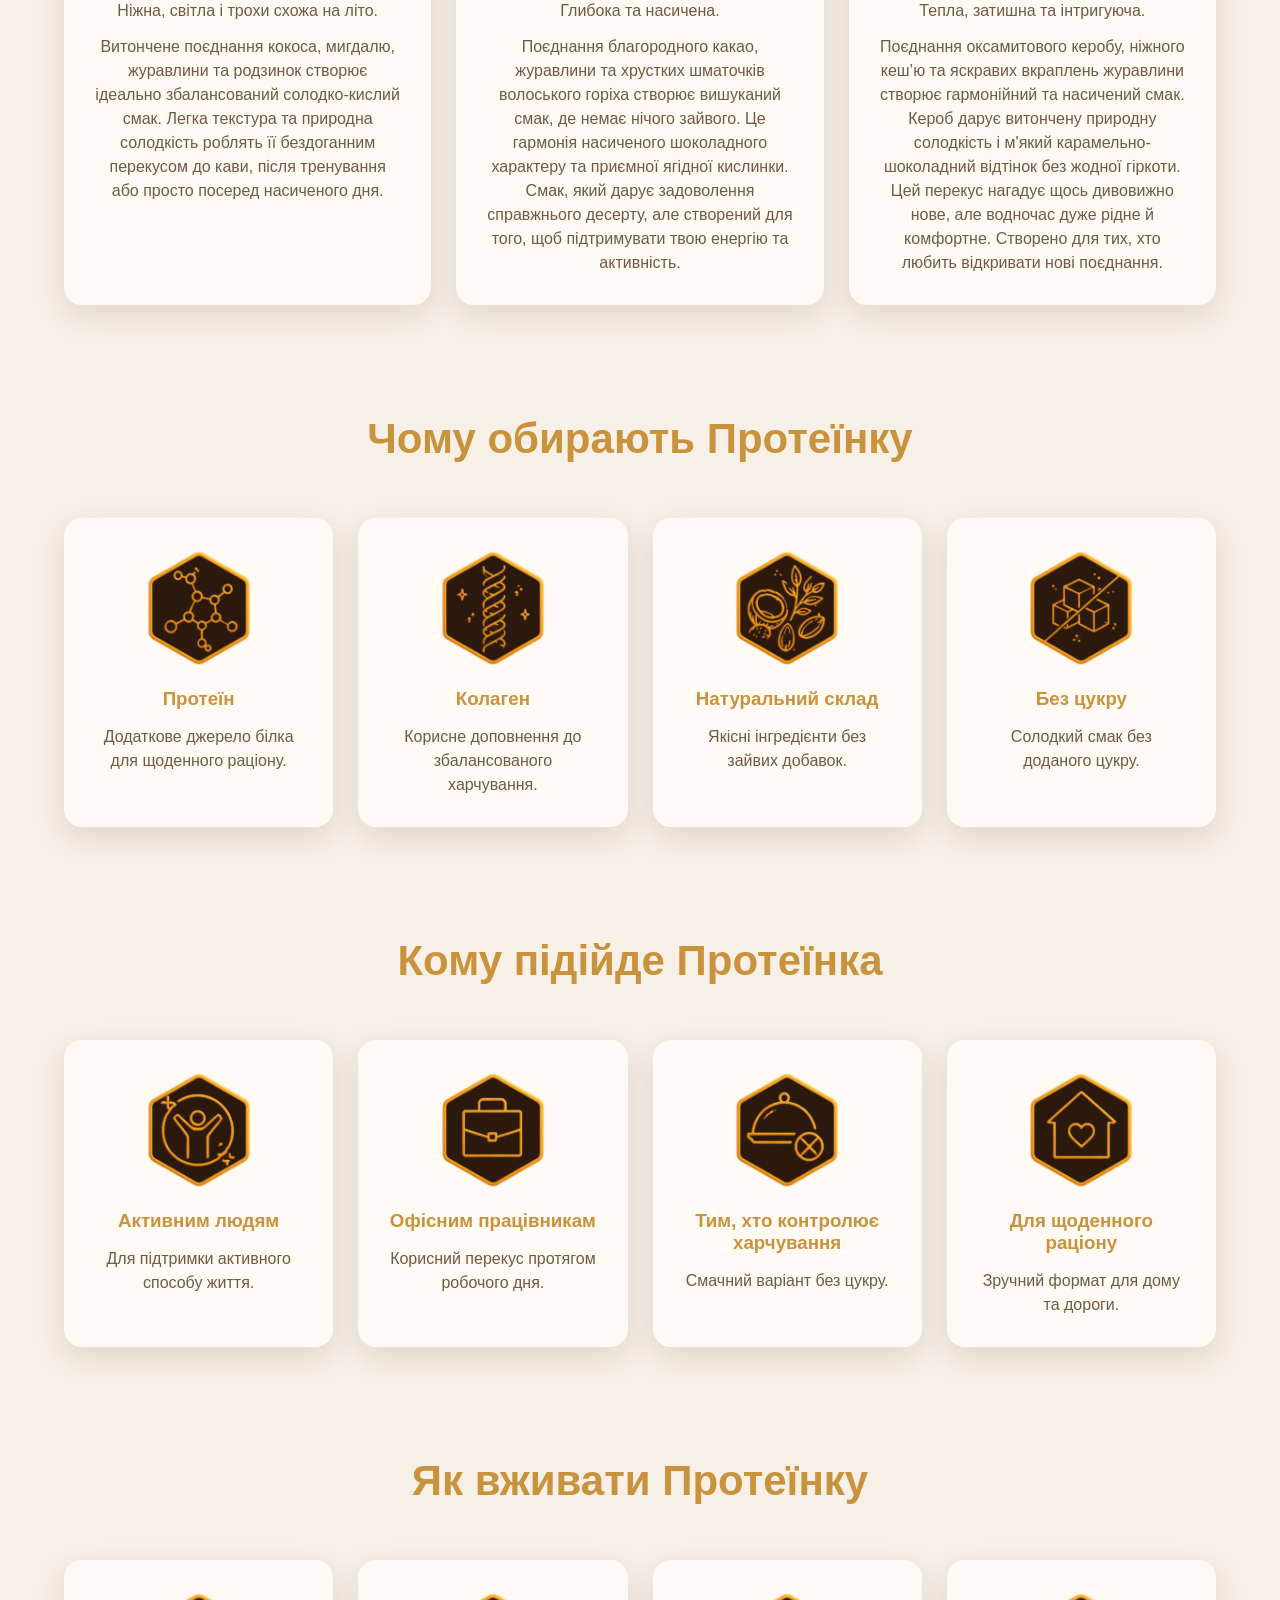
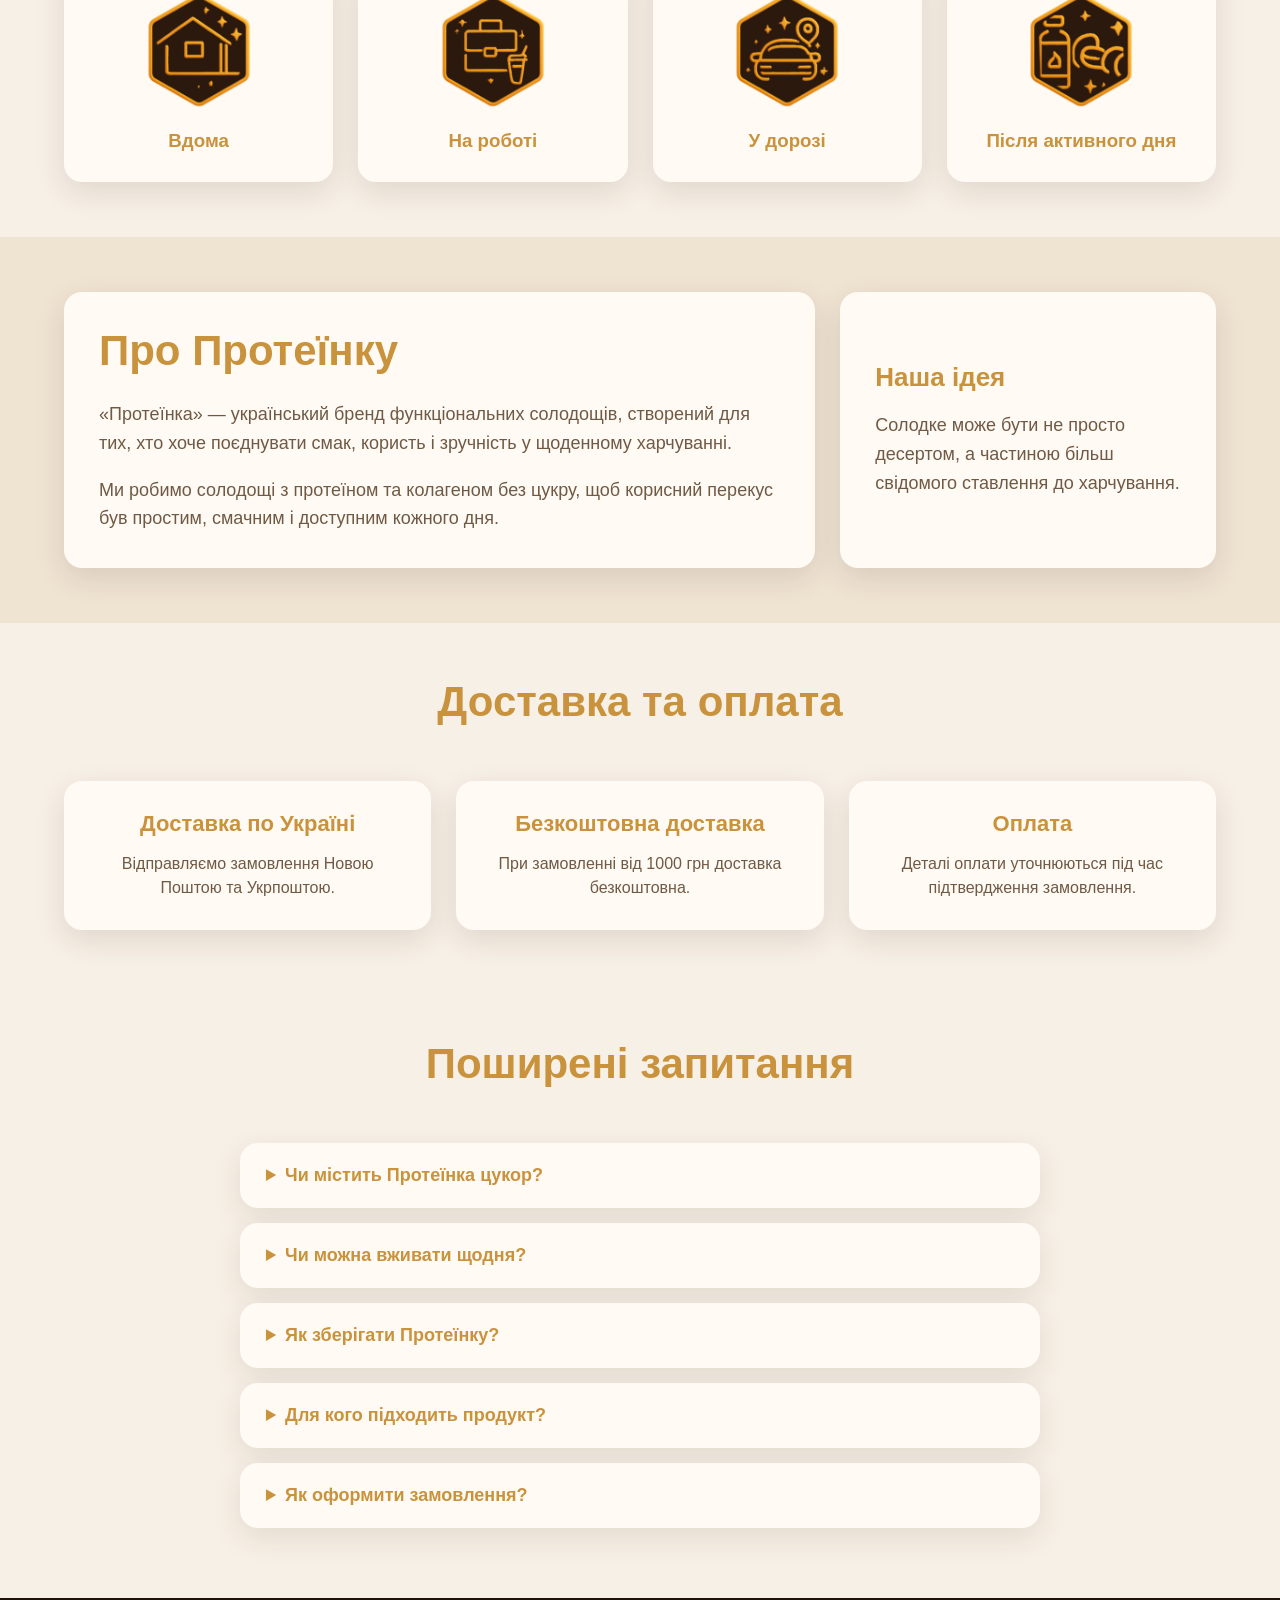
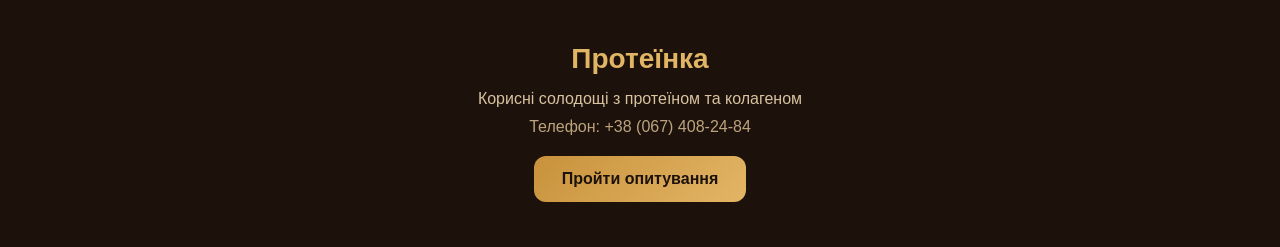
==== commit bdcc7bfa: "Add interactive candy cart" ====
--- a/index.html
+++ b/index.html
@@ -17,9 +17,13 @@
             </div>
         </a>
 
-        <a href="#order" class="btn">
-            Замовити
-        </a>
+        <button type="button" class="btn cart-button" data-cart-open aria-controls="cartDrawer" aria-expanded="false">
+            <span class="cart-label">Кошик</span>
+            <span class="cart-compact">
+                <span class="cart-count" aria-label="Кількість товарів">0</span>
+                <span class="cart-header-total">0 грн</span>
+            </span>
+        </button>
     </div>
 </header>
 
@@ -37,8 +41,8 @@
 
             <div class="hero-buttons">
 
-            <a href="#order" class="btn hero-btn">
-                Замовити набір
+            <a href="#flavors" class="btn hero-btn">
+                Купити
             </a>
 
             <a href="survey.html" class="btn hero-btn">
@@ -58,7 +62,37 @@
     </div>
 </section>
 
-<section class="flavors">
+<section class="packs" id="pricing">
+    <div class="container">
+
+        <h2>Ціна залежить від кількості</h2>
+
+        <div class="packs-grid">
+
+            <div class="pack-card">
+                <h3>1–5 цукерок</h3>
+                <div class="count">за одну цукерку</div>
+                <div class="price">30 грн</div>
+            </div>
+
+            <div class="pack-card popular">
+                <h3>6–9 цукерок</h3>
+                <div class="count">за одну цукерку</div>
+                <div class="price">27 грн</div>
+            </div>
+
+            <div class="pack-card">
+                <h3>Від 10 цукерок</h3>
+                <div class="count">за одну цукерку</div>
+                <div class="price">25 грн</div>
+            </div>
+
+        </div>
+
+    </div>
+</section>
+
+<section class="flavors" id="flavors">
     <div class="container">
 
         <h2>Наші смаки</h2>
@@ -71,7 +105,11 @@
                     <span>Фото смаку</span>
                 </div>
                 <h3>Кокосова</h3>
-                <div>
+                <div class="flavor-buy">
+                    <div class="flavor-price">Поточна ціна: 30 грн/шт.</div>
+                    <button type="button" class="btn add-to-cart" data-flavor="Кокосова">Додати в кошик</button>
+                </div>
+
                     <p>
                         Ніжна, світла і трохи схожа на літо.
                     </p>
@@ -80,7 +118,7 @@
                         Легка текстура та природна солодкість роблять її бездоганним перекусом до кави, 
                         після тренування або просто посеред насиченого дня.
                     </p>
-                </div>
+
             </div>
 
             <div class="flavor-card">
@@ -89,7 +127,11 @@
                     <span>Фото смаку</span>
                 </div>
                 <h3>Шоколадна</h3>
-                <div>
+                <div class="flavor-buy">
+                    <div class="flavor-price">Поточна ціна: 30 грн/шт.</div>
+                    <button type="button" class="btn add-to-cart" data-flavor="Шоколадна">Додати в кошик</button>
+                </div>
+
                     <p>
                         Глибока та насичена.
                     </p>
@@ -98,7 +140,7 @@
                         де немає нічого зайвого. Це гармонія насиченого шоколадного характеру та приємної ягідної кислинки.
                         Смак, який дарує задоволення справжнього десерту, але створений для того, щоб підтримувати твою енергію та активність.
                     </p>
-                </div>
+
             </div>
 
             <div class="flavor-card">
@@ -107,7 +149,11 @@
                     <span>Фото смаку</span>
                 </div>
                 <h3>Керобова</h3>
-                <div>
+                <div class="flavor-buy">
+                    <div class="flavor-price">Поточна ціна: 30 грн/шт.</div>
+                    <button type="button" class="btn add-to-cart" data-flavor="Керобова">Додати в кошик</button>
+                </div>
+
                     <p>
                         Тепла, затишна та інтригуюча.
                     </p>
@@ -117,7 +163,7 @@
                         Цей перекус нагадує щось дивовижно нове, але водночас дуже рідне й комфортне.
                         Створено для тих, хто любить відкривати нові поєднання.
                     </p>
-                </div>
+
             </div>
 
         </div>
@@ -264,40 +310,6 @@
     </div>
 </section>
 
-<section class="packs">
-    <div class="container">
-
-        <h2>Оберіть свій набір</h2>
-
-        <div class="packs-grid">
-
-            <div class="pack-card">
-                <h3>Старт</h3>
-                <div class="count">3 шт</div>
-                <div class="price" data-price-display="3"></div>
-                <a href="#order" class="btn">Замовити</a>
-            </div>
-
-            <div class="pack-card popular">
-                <div class="badge">Хіт продажів</div>
-                <h3>Оптимальний</h3>
-                <div class="count">6 шт</div>
-                <div class="price" data-price-display="6"></div>
-                <a href="#order" class="btn">Замовити</a>
-            </div>
-
-            <div class="pack-card">
-                <h3>Сімейний</h3>
-                <div class="count">9 шт</div>
-                <div class="price" data-price-display="9"></div>
-                <a href="#order" class="btn">Замовити</a>
-            </div>
-
-        </div>
-
-    </div>
-</section>
-
 <section class="delivery">
     <div class="container">
 
@@ -354,7 +366,7 @@
 
             <details class="faq-item">
                 <summary>Як оформити замовлення?</summary>
-                <p>Оберіть набір у формі нижче, залиште ім’я та телефон — ми зв’яжемося з вами для уточнення деталей.</p>
+                <p>Додайте улюблені смаки до кошика, вкажіть ім’я та телефон — ми зв’яжемося з вами для уточнення деталей.</p>
             </details>
 
         </div>
@@ -362,74 +374,55 @@
     </div>
 </section>
 
-<section class="order" id="order">
-    <div class="container">
-
-        <h2>Замовити Протеїнку</h2>
-
-        <p class="order-text">
-            Оберіть набір та залиште заявку. Ми зв’яжемося з вами для уточнення деталей замовлення.
-        </p>
-
-        <form class="order-form">
-            <input type="text" name="name" placeholder="Ваше ім’я" required>
-            <input type="tel" name="phone" placeholder="Ваш телефон" required>
-
-            <div class="order-constructor">
-
-                <h3>Складіть замовлення</h3>
-
-                <div class="constructor-table">
-
-                     <div class="constructor-row constructor-head">
-                        <div>Смак</div>
-                        <div>3 шт</div>
-                        <div>6 шт</div>
-                        <div>9 шт</div>
+</main>
+
+<div class="cart-overlay" data-cart-close hidden></div>
+
+<aside class="cart-drawer" id="cartDrawer" aria-labelledby="cartTitle" aria-hidden="true">
+    <div class="cart-drawer-header">
+        <div>
+            <h2 id="cartTitle">Кошик</h2>
+        </div>
+        <button type="button" class="cart-close" data-cart-close aria-label="Закрити кошик">×</button>
+    </div>
+
+    <div class="cart-drawer-body">
+        <div class="cart-empty">
+            <strong>Кошик порожній</strong>
+            <span>Оберіть смак і додайте хоча б одну цукерку.</span>
+            <button type="button" class="btn" data-cart-continue>Обрати смаки</button>
+        </div>
+
+        <div class="cart-content" hidden>
+            <form class="order-form cart-view inline-order-form" novalidate>
+                <div class="cart-items-scroll">
+                    <div class="cart-items" aria-live="polite"></div>
+
+                    <div class="inline-contact-fields">
+                        <h3>Контактні дані</h3>
+                        <input type="text" name="name" placeholder="Ваше ім’я" autocomplete="name" required>
+                        <input type="tel" name="phone" placeholder="Ваш телефон" autocomplete="tel" required>
                     </div>
-
-                    <div class="constructor-row">
-                        <div>Кокосова</div>
-                        <input type="number" min="0" value="0" data-flavor="Flavor 1" data-pack="Pack 3" data-pack-size="3">
-                        <input type="number" min="0" value="0" data-flavor="Flavor 1" data-pack="Pack 6" data-pack-size="6">
-                        <input type="number" min="0" value="0" data-flavor="Flavor 1" data-pack="Pack 9" data-pack-size="9">
+                </div>
+
+                <div class="cart-footer">
+                    <div class="order-summary">
+                        <div class="cart-pricing"></div>
+                        <div class="cart-hint"></div>
+                        <div class="summary-total">Разом: 0 грн</div>
                     </div>
 
-                    <div class="constructor-row">
-                        <div>Шоколадна</div>
-                        <input type="number" min="0" value="0" data-flavor="Flavor 2" data-pack="Pack 3" data-pack-size="3">
-                        <input type="number" min="0" value="0" data-flavor="Flavor 2" data-pack="Pack 6" data-pack-size="6">
-                        <input type="number" min="0" value="0" data-flavor="Flavor 2" data-pack="Pack 9" data-pack-size="9">
+                    <div class="cart-actions">
+                        <button type="submit" class="btn">Надіслати заявку</button>
+                        <button type="button" class="continue-shopping" data-cart-continue>Продовжити покупки</button>
                     </div>
-
-                    <div class="constructor-row">
-                        <div>Керобова</div>
-                        <input type="number" min="0" value="0" data-flavor="Flavor 3" data-pack="Pack 3" data-pack-size="3">
-                        <input type="number" min="0" value="0" data-flavor="Flavor 3" data-pack="Pack 6" data-pack-size="6">
-                        <input type="number" min="0" value="0" data-flavor="Flavor 3" data-pack="Pack 9" data-pack-size="9">
-                    </div>
-
-                </div>
-
-                <div class="order-summary">
-            <h3>Ваше замовлення</h3>
-        <div class="summary-list">Замовлення ще не вибрано.</div>
-        <div class="summary-total">Разом: 0 грн</div>
-    </div>
-
-</div>
-
-            <button type="submit" class="btn">
-                Надіслати заявку
-            </button>
-        </form>
-
-    </div>
-</section>
-
-
-
-</main>
+                </div>
+            </form>
+        </div>
+    </div>
+</aside>
+
+<div class="cart-toast" role="status" aria-live="polite" hidden></div>
 
 <footer class="footer">
     <div class="container">
@@ -458,4 +451,4 @@
 <script src="js/main.js"></script>
 
 </body>
-</html>+</html>
--- a/css/style.css
+++ b/css/style.css
@@ -2,6 +2,10 @@
     margin:0;
     padding:0;
     box-sizing:border-box;
+}
+
+[hidden]{
+    display:none !important;
 }
 
 :root{
@@ -38,15 +42,16 @@
     top:0;
     z-index:1000;
     background:var(--dark);
-    padding:10px 0;
+    padding:8px 0;
     border-bottom:1px solid rgba(201,146,60,0.35);
 }
 
 .header-inner{
     display:flex;
-    flex-direction:column;
-    align-items:center;
-    gap:15px;
+    flex-direction:row;
+    align-items:center;
+    justify-content:space-between;
+    gap:24px;
 }
 
 .logo{
@@ -56,20 +61,20 @@
 
 .logo-wrap{
     display:flex;
-    flex-direction:column;
-    align-items:center;
-    gap:10px;
+    flex-direction:row;
+    align-items:center;
+    gap:14px;
 }
 
 .logo-sun{
-    width:120px;
+    width:62px;
     height:auto;
     display:block;
     animation:sun-spin 60s linear infinite;
 }
 
 .logo-text{
-    width:350px;
+    width:230px;
     height:auto;
     display:block;
 }
@@ -173,6 +178,10 @@
 .faq,
 .order{
     padding:55px 0;
+}
+
+#flavors{
+    scroll-margin-top:79px;
 }
 
 .benefits,
@@ -287,6 +296,22 @@
     font-size:22px;
 }
 
+.flavor-card p{
+    color:var(--muted);
+    line-height:1.5;
+}
+
+.flavor-card .add-to-cart{
+    margin-top:0;
+    border:none;
+    cursor:pointer;
+}
+
+.flavor-card .add-to-cart.in-cart{
+    background:var(--dark);
+    color:var(--gold-light);
+}
+
 .usage-number{
     width:60px;
     height:60px;
@@ -344,7 +369,7 @@
 }
 
 .pack-card{
-    min-height:280px;
+    min-height:220px;
     padding:30px;
     display:flex;
     flex-direction:column;
@@ -596,35 +621,71 @@
     flex-wrap:wrap;
 }
 
+.order-form input:focus {
+    outline: none;
+    border-color: var(--gold);
+    box-shadow: 0 0 0 3px rgba(201, 146, 60, 0.18);
+}
+
+.order-constructor {
+    scroll-margin-top: 220px;
+}
+
+.order-form > input {
+    scroll-margin-top: 220px;
+}
+
+.header {
+    transition: transform 0.35s ease;
+}
+
+.header.header-hidden {
+    transform: translateY(-100%);
+}
+
 @media(max-width:768px){
 
+    #flavors{
+        scroll-margin-top:59px;
+    }
+
     .header-inner{
-        flex-direction:column;
-        gap:16px;
+        flex-direction:row;
+        gap:10px;
     }
 
     .header .btn{
-        width:100%;
+        width:auto;
         text-align:center;
     }
 
     .logo{
-        width:100%;
+        min-width:0;
     }
 
     .logo-wrap{
-        width:100%;
+        width:auto;
+        flex-direction:row;
+        gap:8px;
     }
 
     .logo-sun{
-        width:80px;
+        width:40px;
         height:auto;
     }
 
     .logo-text{
-        width:100%;
-        max-width:500px;
+        width:min(38vw, 160px);
+        max-width:none;
         height:auto;
+    }
+
+    .cart-button{
+        padding:10px 14px;
+    }
+
+    .cart-header-total{
+        display:none;
     }
 
     .hero{
@@ -736,4 +797,436 @@
         text-align:center;
     }
 
-}+}
+
+.flavor-card{
+    display:flex;
+    flex-direction:column;
+}
+
+.flavor-card p + p{
+    margin-top:12px;
+}
+
+.flavor-buy{
+    padding:12px 0 22px;
+}
+
+.flavor-price{
+    margin-bottom:12px;
+    color:var(--brown);
+    font-size:18px;
+    font-weight:700;
+}
+
+.cart-button{
+    border:none;
+    display:flex;
+    align-items:center;
+    gap:10px;
+    cursor:pointer;
+}
+
+.cart-compact{
+    display:flex;
+    align-items:center;
+    gap:8px;
+}
+
+.cart-count{
+    min-width:26px;
+    height:26px;
+    padding:0 7px;
+    border-radius:13px;
+    display:inline-flex;
+    align-items:center;
+    justify-content:center;
+    background:var(--dark);
+    color:var(--gold-light);
+}
+
+.cart-header-total{
+    font-size:14px;
+    white-space:nowrap;
+}
+
+body.cart-is-open{
+    overflow:hidden;
+}
+
+.cart-overlay{
+    position:fixed;
+    inset:0;
+    z-index:1100;
+    background:rgba(28,18,11,.58);
+    opacity:0;
+    visibility:hidden;
+    transition:opacity .3s ease, visibility .3s ease;
+}
+
+.cart-overlay.is-visible{
+    opacity:1;
+    visibility:visible;
+}
+
+.cart-toast{
+    position:fixed;
+    left:50%;
+    bottom:24px;
+    z-index:1300;
+    max-width:calc(100% - 32px);
+    padding:13px 20px;
+    border-radius:12px;
+    background:var(--dark);
+    color:var(--gold-light);
+    box-shadow:0 10px 30px rgba(28,18,11,.28);
+    font-weight:700;
+    text-align:center;
+    opacity:0;
+    transform:translate(-50%, 15px);
+    transition:opacity .25s ease, transform .25s ease;
+}
+
+.cart-toast.is-visible{
+    opacity:1;
+    transform:translate(-50%, 0);
+}
+
+.cart-drawer{
+    position:fixed;
+    top:0;
+    right:0;
+    z-index:1200;
+    width:min(460px, 100%);
+    height:100vh;
+    height:100dvh;
+    display:flex;
+    flex-direction:column;
+    background:var(--cream);
+    box-shadow:-18px 0 45px rgba(28,18,11,.22);
+    transform:translateX(105%);
+    transition:transform .32s ease;
+}
+
+.cart-drawer.is-open{
+    transform:translateX(0);
+}
+
+.cart-drawer-header{
+    display:flex;
+    align-items:center;
+    justify-content:space-between;
+    gap:20px;
+    min-height:79px;
+    padding:20px 22px;
+    border-bottom:1px solid #d7c6ae;
+    background:var(--cream);
+    color:var(--text);
+}
+
+.cart-drawer-header h2{
+    font-size:28px;
+}
+
+.cart-eyebrow{
+    margin-bottom:4px;
+    color:#d8c2a0;
+    font-size:13px;
+    letter-spacing:.08em;
+    text-transform:uppercase;
+}
+
+.cart-close{
+    width:38px;
+    height:38px;
+    flex:0 0 auto;
+    border:1px solid var(--gold);
+    border-radius:50%;
+    background:transparent;
+    color:var(--gold);
+    font-size:28px;
+    line-height:1;
+    cursor:pointer;
+}
+
+.cart-drawer-body{
+    flex:1;
+    min-height:0;
+    overflow:hidden;
+}
+
+.cart-empty{
+    height:100%;
+    padding:24px;
+    display:flex;
+    flex-direction:column;
+    align-items:center;
+    justify-content:center;
+    gap:14px;
+    color:var(--muted);
+    text-align:center;
+    line-height:1.5;
+}
+
+.cart-empty strong{
+    color:var(--brown);
+    font-size:25px;
+}
+
+.cart-empty .btn{
+    margin-top:10px;
+    border:none;
+    cursor:pointer;
+}
+
+.cart-items{
+    display:flex;
+    flex-direction:column;
+}
+
+.cart-content,
+.cart-view{
+    height:100%;
+}
+
+.cart-view{
+    display:flex;
+    flex-direction:column;
+}
+
+.cart-items-scroll{
+    flex:1;
+    min-height:0;
+    overflow-y:auto;
+    padding:8px 22px 0;
+}
+
+.cart-item{
+    display:grid;
+    grid-template-columns:58px minmax(0, 1fr) auto;
+    align-items:center;
+    gap:11px;
+    padding:12px 0;
+    border-bottom:1px solid #d7c6ae;
+}
+
+.cart-item-image{
+    width:58px;
+    height:58px;
+    border-radius:10px;
+    object-fit:cover;
+}
+
+.cart-item-details{
+    min-width:0;
+    display:flex;
+    flex-direction:column;
+    align-items:flex-start;
+    gap:4px;
+}
+
+.cart-item-name{
+    color:var(--brown);
+    font-size:16px;
+}
+
+.cart-item-price{
+    color:var(--muted);
+    font-size:14px;
+}
+
+.cart-remove{
+    border:none;
+    border-bottom:1px solid currentColor;
+    background:transparent;
+    color:var(--muted);
+    font-size:12px;
+    cursor:pointer;
+}
+
+.quantity-controls{
+    display:flex;
+    align-items:center;
+    gap:6px;
+}
+
+.quantity-button{
+    width:30px;
+    height:30px;
+    border:1px solid var(--gold);
+    border-radius:50%;
+    background:white;
+    color:var(--brown);
+    font-size:19px;
+    line-height:1;
+    cursor:pointer;
+}
+
+.quantity-value{
+    min-width:20px;
+    text-align:center;
+    color:var(--brown);
+    font-weight:700;
+}
+
+.order-summary{
+    margin-top:0;
+    padding:12px 14px;
+    border:none;
+    border-radius:14px;
+    background:var(--cream-dark);
+}
+
+.cart-pricing{
+    color:var(--muted);
+    text-align:center;
+    margin-bottom:5px;
+    font-size:14px;
+}
+
+.cart-hint{
+    color:var(--gold);
+    text-align:center;
+    line-height:1.4;
+    margin-bottom:7px;
+    font-size:14px;
+}
+
+.cart-footer{
+    flex:0 0 auto;
+    padding:12px 22px 16px;
+    border-top:1px solid #d7c6ae;
+    background:var(--card);
+    box-shadow:0 -8px 22px rgba(58,36,22,.06);
+}
+
+.cart-actions{
+    display:flex;
+    flex-direction:column;
+    gap:9px;
+    margin-top:10px;
+}
+
+.cart-actions .btn{
+    width:100%;
+    border:none;
+    text-align:center;
+    cursor:pointer;
+}
+
+.continue-shopping{
+    border:none;
+    background:transparent;
+    color:var(--muted);
+    font-weight:700;
+    text-decoration:underline;
+    cursor:pointer;
+}
+
+.inline-order-form{
+    max-width:none;
+    width:100%;
+    height:100%;
+    margin:0;
+    gap:0;
+}
+
+.inline-contact-fields{
+    display:flex;
+    flex-direction:column;
+    gap:10px;
+    padding:18px 0 20px;
+}
+
+.inline-contact-fields h3{
+    color:var(--brown);
+    font-size:20px;
+}
+
+.inline-contact-fields input{
+    width:100%;
+    padding:13px 14px;
+    border:1px solid #d7c6ae;
+    border-radius:11px;
+    background:var(--card);
+    color:var(--brown);
+    font-size:16px;
+}
+
+.inline-contact-fields input:focus{
+    outline:none;
+    border-color:var(--gold);
+    box-shadow:0 0 0 3px rgba(201,146,60,.18);
+}
+
+.inline-order-form{
+    border:none;
+}
+
+@media(max-width:768px){
+    .cart-drawer-header{
+        min-height:59px;
+        padding-top:10px;
+        padding-bottom:10px;
+    }
+}
+
+@media(max-width:520px){
+    .cart-label,
+    .cart-header-total{
+        display:none;
+    }
+
+    .cart-button{
+        flex:0 0 auto;
+        gap:6px;
+        padding:9px 12px;
+    }
+
+    .cart-button::before{
+        content:"🛒";
+        font-size:18px;
+    }
+
+    .cart-drawer-header{
+        padding-left:18px;
+        padding-right:18px;
+    }
+
+    .cart-items-scroll{
+        padding-left:16px;
+        padding-right:16px;
+    }
+
+    .cart-footer{
+        padding:10px 16px 14px;
+    }
+
+    .cart-item{
+        grid-template-columns:50px minmax(0, 1fr) auto;
+        gap:8px;
+    }
+
+    .cart-item-image{
+        width:50px;
+        height:50px;
+    }
+
+    .cart-item-price{
+        font-size:12px;
+    }
+
+    .cart-remove{
+        font-size:11px;
+    }
+
+    .quantity-controls{
+        gap:4px;
+    }
+
+    .quantity-button{
+        width:28px;
+        height:28px;
+    }
+
+}
